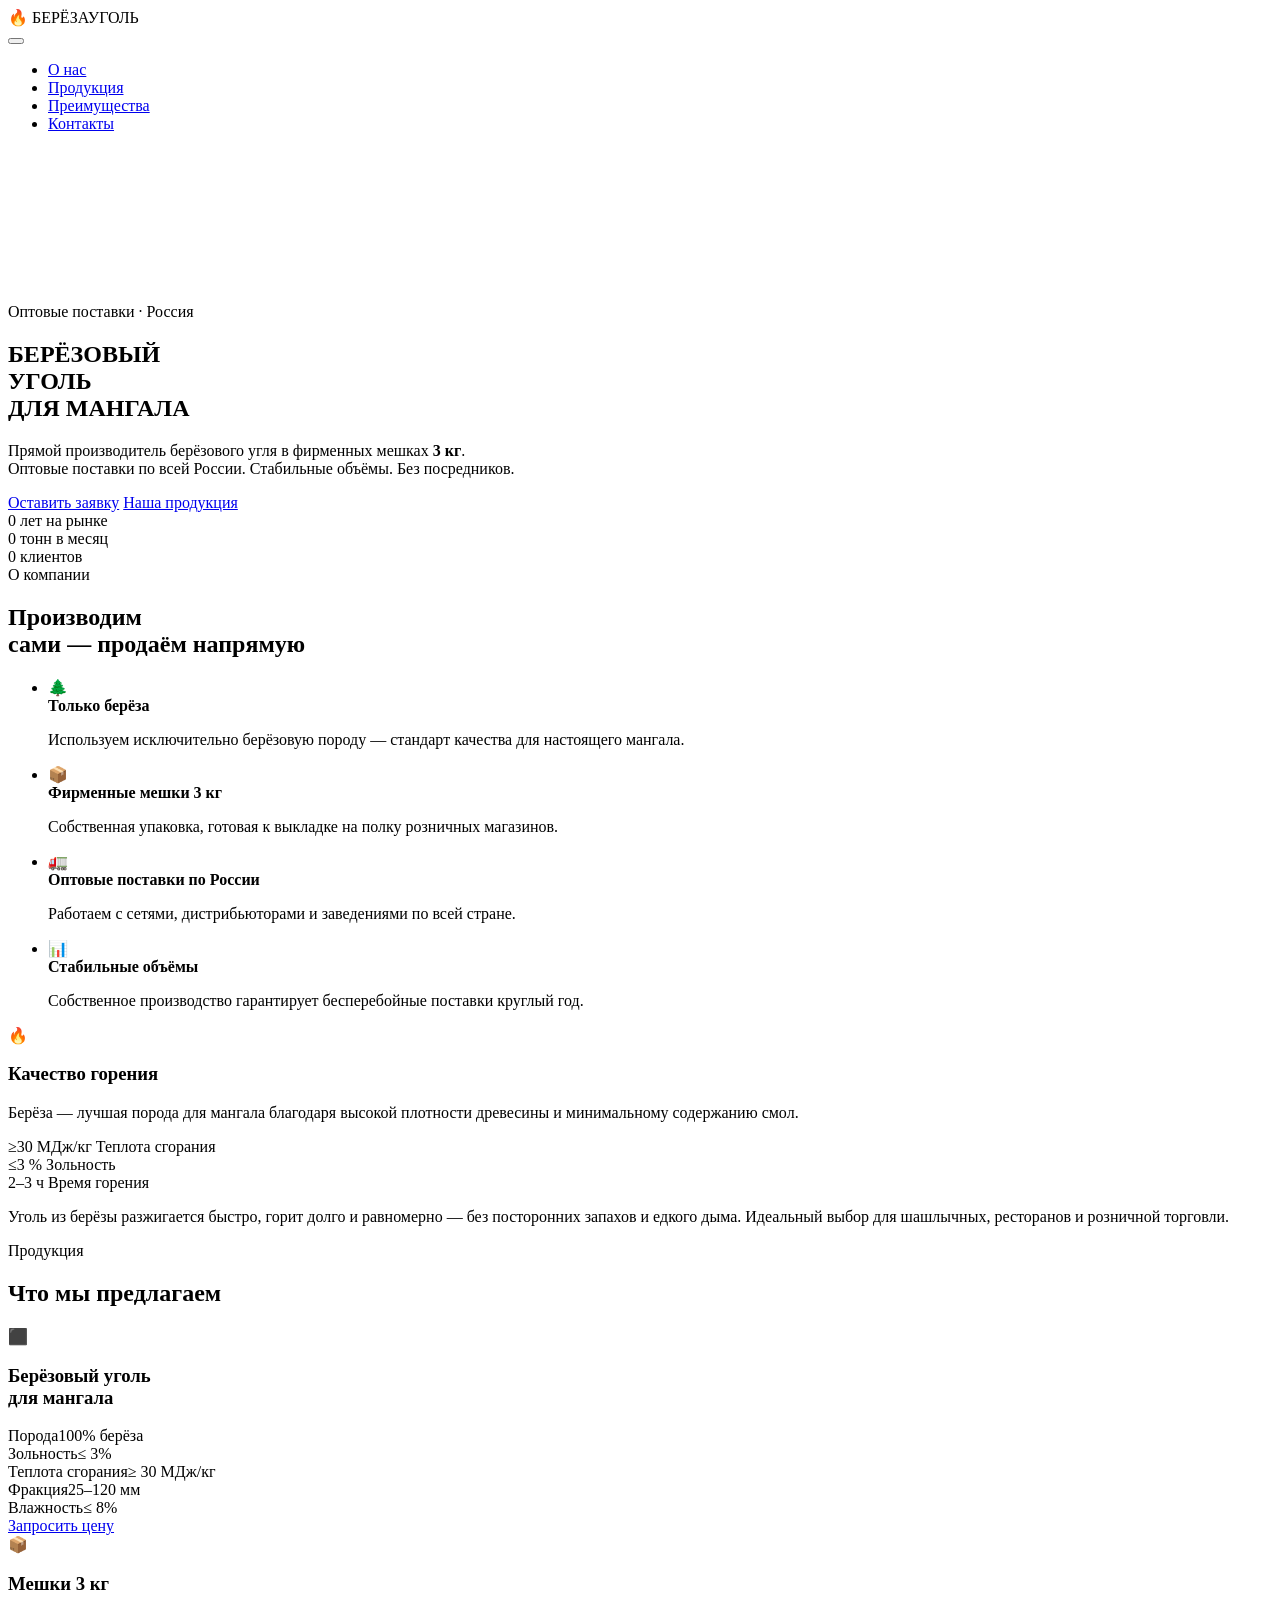
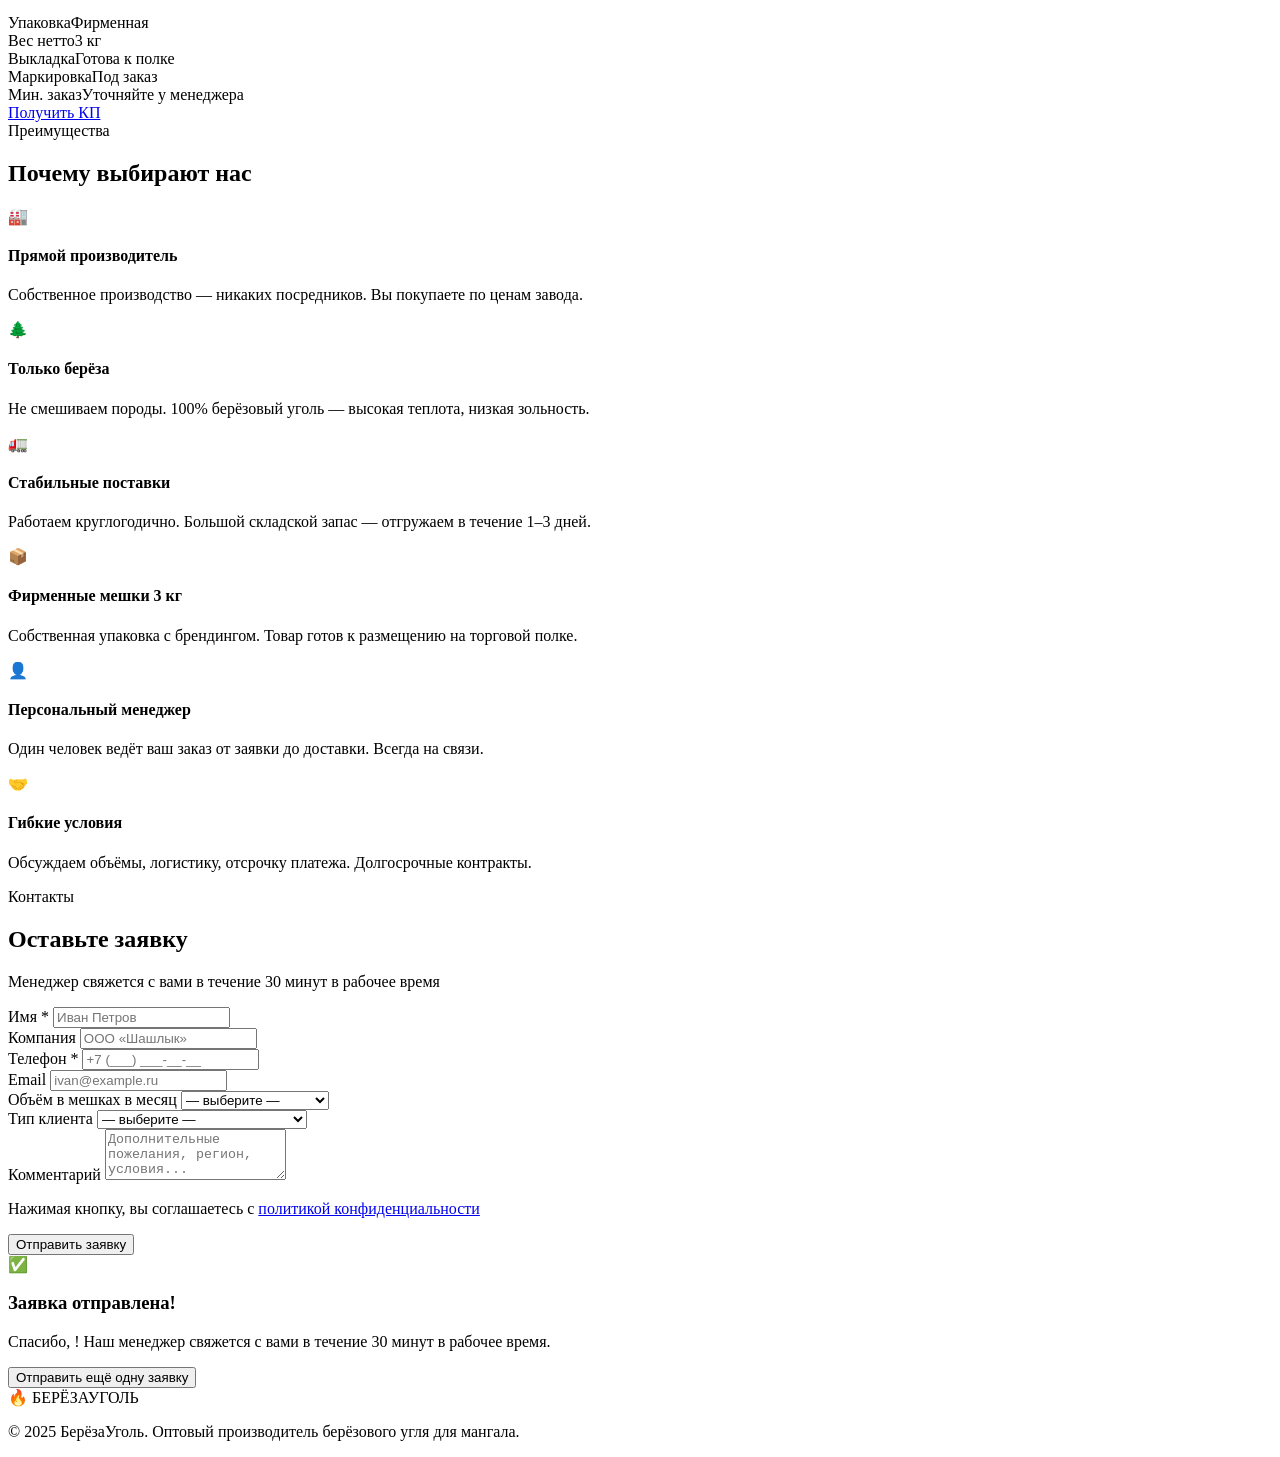
==== index.html @ e2ddeec1 "перенес index.html в корень" ====
<!DOCTYPE html>
<html lang="ru">
<head>
  <meta charset="UTF-8" />
  <meta name="viewport" content="width=device-width, initial-scale=1.0" />
  <title>БерёзаУголь — Оптовый производитель берёзового угля</title>
  <link rel="preconnect" href="https://fonts.googleapis.com" />
  <link rel="preconnect" href="https://fonts.gstatic.com" crossorigin />
  <link href="https://fonts.googleapis.com/css2?family=Bebas+Neue&family=Montserrat:wght@300;400;500;600;700&display=swap" rel="stylesheet" />
  <link rel="stylesheet" href="style.css" />
</head>
<body>

  <!-- NAVIGATION -->
  <nav id="navbar">
    <div class="nav-inner">
      <div class="nav-logo">
        <span class="logo-icon">🔥</span>
        <span class="logo-text">БЕРЁЗА<span class="logo-accent">УГОЛЬ</span></span>
      </div>
      <button class="burger" id="burger" aria-label="Меню">
        <span></span><span></span><span></span>
      </button>
      <ul class="nav-links" id="navLinks">
        <li><a href="#about">О нас</a></li>
        <li><a href="#products">Продукция</a></li>
        <li><a href="#advantages">Преимущества</a></li>
        <li><a href="#contact">Контакты</a></li>
      </ul>
    </div>
  </nav>

  <!-- HERO -->
  <section id="hero">
    <canvas id="sparksCanvas"></canvas>
    <div class="hero-content">
      <div class="hero-tag fade-in-up" style="--delay:0.1s">Оптовые поставки · Россия</div>
      <h1 class="hero-title fade-in-up" style="--delay:0.25s">
        БЕРЁЗОВЫЙ<br/>УГОЛЬ<br/><span class="title-accent">ДЛЯ МАНГАЛА</span>
      </h1>
      <p class="hero-sub fade-in-up" style="--delay:0.45s">
        Прямой производитель берёзового угля в фирменных мешках <strong>3 кг</strong>.<br/>
        Оптовые поставки по всей России. Стабильные объёмы. Без посредников.
      </p>
      <div class="hero-btns fade-in-up" style="--delay:0.6s">
        <a href="#contact" class="btn btn-primary">Оставить заявку</a>
        <a href="#products" class="btn btn-outline">Наша продукция</a>
      </div>
    </div>
    <div class="hero-stats fade-in-up" style="--delay:0.8s">
      <div class="stat">
        <span class="stat-num" data-target="12">0</span>
        <span class="stat-label">лет на рынке</span>
      </div>
      <div class="stat-divider"></div>
      <div class="stat">
        <span class="stat-num" data-target="500">0</span>
        <span class="stat-label">тонн в месяц</span>
      </div>
      <div class="stat-divider"></div>
      <div class="stat">
        <span class="stat-num" data-target="340">0</span>
        <span class="stat-label">клиентов</span>
      </div>
    </div>
    <div class="hero-scroll-hint">
      <span></span>
    </div>
  </section>

  <!-- ABOUT -->
  <section id="about" class="section">
    <div class="container">
      <div class="section-label">О компании</div>
      <div class="about-grid">
        <div class="about-left reveal">
          <h2 class="section-title">Производим<br/><span class="accent">сами</span> — продаём <span class="accent">напрямую</span></h2>
          <ul class="feature-list">
            <li>
              <span class="feat-icon">🌲</span>
              <div>
                <strong>Только берёза</strong>
                <p>Используем исключительно берёзовую породу — стандарт качества для настоящего мангала.</p>
              </div>
            </li>
            <li>
              <span class="feat-icon">📦</span>
              <div>
                <strong>Фирменные мешки 3 кг</strong>
                <p>Собственная упаковка, готовая к выкладке на полку розничных магазинов.</p>
              </div>
            </li>
            <li>
              <span class="feat-icon">🚛</span>
              <div>
                <strong>Оптовые поставки по России</strong>
                <p>Работаем с сетями, дистрибьюторами и заведениями по всей стране.</p>
              </div>
            </li>
            <li>
              <span class="feat-icon">📊</span>
              <div>
                <strong>Стабильные объёмы</strong>
                <p>Собственное производство гарантирует бесперебойные поставки круглый год.</p>
              </div>
            </li>
          </ul>
        </div>
        <div class="about-right reveal" style="--reveal-delay:0.2s">
          <div class="quality-card">
            <div class="quality-card-header">
              <span class="quality-icon">🔥</span>
              <h3>Качество горения</h3>
            </div>
            <p>Берёза — лучшая порода для мангала благодаря высокой плотности древесины и минимальному содержанию смол.</p>
            <div class="quality-metrics">
              <div class="metric">
                <span class="metric-val">≥30</span>
                <span class="metric-unit">МДж/кг</span>
                <span class="metric-label">Теплота сгорания</span>
              </div>
              <div class="metric">
                <span class="metric-val">≤3</span>
                <span class="metric-unit">%</span>
                <span class="metric-label">Зольность</span>
              </div>
              <div class="metric">
                <span class="metric-val">2–3</span>
                <span class="metric-unit">ч</span>
                <span class="metric-label">Время горения</span>
              </div>
            </div>
            <p class="quality-desc">Уголь из берёзы разжигается быстро, горит долго и равномерно — без посторонних запахов и едкого дыма. Идеальный выбор для шашлычных, ресторанов и розничной торговли.</p>
            <div class="quality-glow"></div>
          </div>
        </div>
      </div>
    </div>
  </section>

  <!-- PRODUCTS -->
  <section id="products" class="section section-dark">
    <div class="container">
      <div class="section-label">Продукция</div>
      <h2 class="section-title text-center reveal">Что мы <span class="accent">предлагаем</span></h2>
      <div class="products-grid">
        <div class="product-card reveal">
          <div class="product-icon">⬛</div>
          <h3>Берёзовый уголь<br/>для мангала</h3>
          <div class="product-specs">
            <div class="spec-row"><span class="spec-key">Порода</span><span class="spec-val">100% берёза</span></div>
            <div class="spec-row"><span class="spec-key">Зольность</span><span class="spec-val">≤ 3%</span></div>
            <div class="spec-row"><span class="spec-key">Теплота сгорания</span><span class="spec-val">≥ 30 МДж/кг</span></div>
            <div class="spec-row"><span class="spec-key">Фракция</span><span class="spec-val">25–120 мм</span></div>
            <div class="spec-row"><span class="spec-key">Влажность</span><span class="spec-val">≤ 8%</span></div>
          </div>
          <a href="#contact" class="btn btn-primary">Запросить цену</a>
          <div class="card-line"></div>
        </div>
        <div class="product-card reveal" style="--reveal-delay:0.15s">
          <div class="product-icon">📦</div>
          <h3>Мешки 3 кг</h3>
          <div class="product-specs">
            <div class="spec-row"><span class="spec-key">Упаковка</span><span class="spec-val">Фирменная</span></div>
            <div class="spec-row"><span class="spec-key">Вес нетто</span><span class="spec-val">3 кг</span></div>
            <div class="spec-row"><span class="spec-key">Выкладка</span><span class="spec-val">Готова к полке</span></div>
            <div class="spec-row"><span class="spec-key">Маркировка</span><span class="spec-val">Под заказ</span></div>
            <div class="spec-row"><span class="spec-key">Мин. заказ</span><span class="spec-val">Уточняйте у менеджера</span></div>
          </div>
          <a href="#contact" class="btn btn-primary">Получить КП</a>
          <div class="card-line"></div>
        </div>
      </div>
    </div>
  </section>

  <!-- ADVANTAGES -->
  <section id="advantages" class="section">
    <div class="container">
      <div class="section-label">Преимущества</div>
      <h2 class="section-title text-center reveal">Почему выбирают <span class="accent">нас</span></h2>
      <div class="adv-grid">
        <div class="adv-card reveal">
          <div class="adv-icon">🏭</div>
          <h4>Прямой производитель</h4>
          <p>Собственное производство — никаких посредников. Вы покупаете по ценам завода.</p>
        </div>
        <div class="adv-card reveal" style="--reveal-delay:0.1s">
          <div class="adv-icon">🌲</div>
          <h4>Только берёза</h4>
          <p>Не смешиваем породы. 100% берёзовый уголь — высокая теплота, низкая зольность.</p>
        </div>
        <div class="adv-card reveal" style="--reveal-delay:0.2s">
          <div class="adv-icon">🚛</div>
          <h4>Стабильные поставки</h4>
          <p>Работаем круглогодично. Большой складской запас — отгружаем в течение 1–3 дней.</p>
        </div>
        <div class="adv-card reveal" style="--reveal-delay:0.05s">
          <div class="adv-icon">📦</div>
          <h4>Фирменные мешки 3 кг</h4>
          <p>Собственная упаковка с брендингом. Товар готов к размещению на торговой полке.</p>
        </div>
        <div class="adv-card reveal" style="--reveal-delay:0.15s">
          <div class="adv-icon">👤</div>
          <h4>Персональный менеджер</h4>
          <p>Один человек ведёт ваш заказ от заявки до доставки. Всегда на связи.</p>
        </div>
        <div class="adv-card reveal" style="--reveal-delay:0.25s">
          <div class="adv-icon">🤝</div>
          <h4>Гибкие условия</h4>
          <p>Обсуждаем объёмы, логистику, отсрочку платежа. Долгосрочные контракты.</p>
        </div>
      </div>
    </div>
  </section>

  <!-- CONTACT FORM -->
  <section id="contact" class="section section-dark">
    <div class="container">
      <div class="section-label">Контакты</div>
      <h2 class="section-title text-center reveal">Оставьте <span class="accent">заявку</span></h2>
      <p class="form-intro text-center reveal">Менеджер свяжется с вами в течение 30 минут в рабочее время</p>

      <div class="form-wrap reveal">
        <form id="orderForm" novalidate>
          <div class="form-row">
            <div class="form-group">
              <label for="fname">Имя <span class="req">*</span></label>
              <input type="text" id="fname" name="fname" placeholder="Иван Петров" autocomplete="name" />
              <span class="err-msg" id="err-fname"></span>
            </div>
            <div class="form-group">
              <label for="company">Компания</label>
              <input type="text" id="company" name="company" placeholder="ООО «Шашлык»" autocomplete="organization" />
            </div>
          </div>
          <div class="form-row">
            <div class="form-group">
              <label for="phone">Телефон <span class="req">*</span></label>
              <input type="tel" id="phone" name="phone" placeholder="+7 (___) ___-__-__" autocomplete="tel" />
              <span class="err-msg" id="err-phone"></span>
            </div>
            <div class="form-group">
              <label for="email">Email</label>
              <input type="email" id="email" name="email" placeholder="ivan@example.ru" autocomplete="email" />
              <span class="err-msg" id="err-email"></span>
            </div>
          </div>
          <div class="form-row">
            <div class="form-group">
              <label for="volume">Объём в мешках в месяц</label>
              <select id="volume" name="volume">
                <option value="">— выберите —</option>
                <option value="до 500">до 500 мешков</option>
                <option value="500–2000">500–2 000 мешков</option>
                <option value="2000–5000">2 000–5 000 мешков</option>
                <option value="более 5000">более 5 000 мешков</option>
              </select>
            </div>
            <div class="form-group">
              <label for="client-type">Тип клиента</label>
              <select id="client-type" name="client_type">
                <option value="">— выберите —</option>
                <option value="Магазин/сеть">Магазин / сеть</option>
                <option value="Шашлычная/кафе/ресторан">Шашлычная / кафе / ресторан</option>
                <option value="Дистрибьютор">Дистрибьютор</option>
                <option value="Другое">Другое</option>
              </select>
            </div>
          </div>
          <div class="form-group full">
            <label for="comment">Комментарий</label>
            <textarea id="comment" name="comment" rows="3" placeholder="Дополнительные пожелания, регион, условия..."></textarea>
          </div>
          <div class="form-api-error" id="formApiError"></div>
          <div class="form-footer">
            <p class="form-note">Нажимая кнопку, вы соглашаетесь с <a href="#">политикой конфиденциальности</a></p>
            <button type="submit" id="submitBtn" class="btn btn-primary btn-large">Отправить заявку</button>
          </div>
        </form>

        <div class="form-success" id="formSuccess">
          <div class="success-icon">✅</div>
          <h3>Заявка отправлена!</h3>
          <p>Спасибо, <span id="successName"></span>! Наш менеджер свяжется с вами в течение 30 минут в рабочее время.</p>
          <button class="btn btn-outline" id="resetForm">Отправить ещё одну заявку</button>
        </div>
      </div>
    </div>
  </section>

  <!-- FOOTER -->
  <footer id="footer">
    <div class="container footer-inner">
      <div class="nav-logo">
        <span class="logo-icon">🔥</span>
        <span class="logo-text">БЕРЁЗА<span class="logo-accent">УГОЛЬ</span></span>
      </div>
      <p class="footer-copy">© 2025 БерёзаУголь. Оптовый производитель берёзового угля для мангала.</p>
    </div>
  </footer>

  <script src="script.js"></script>
</body>
</html>
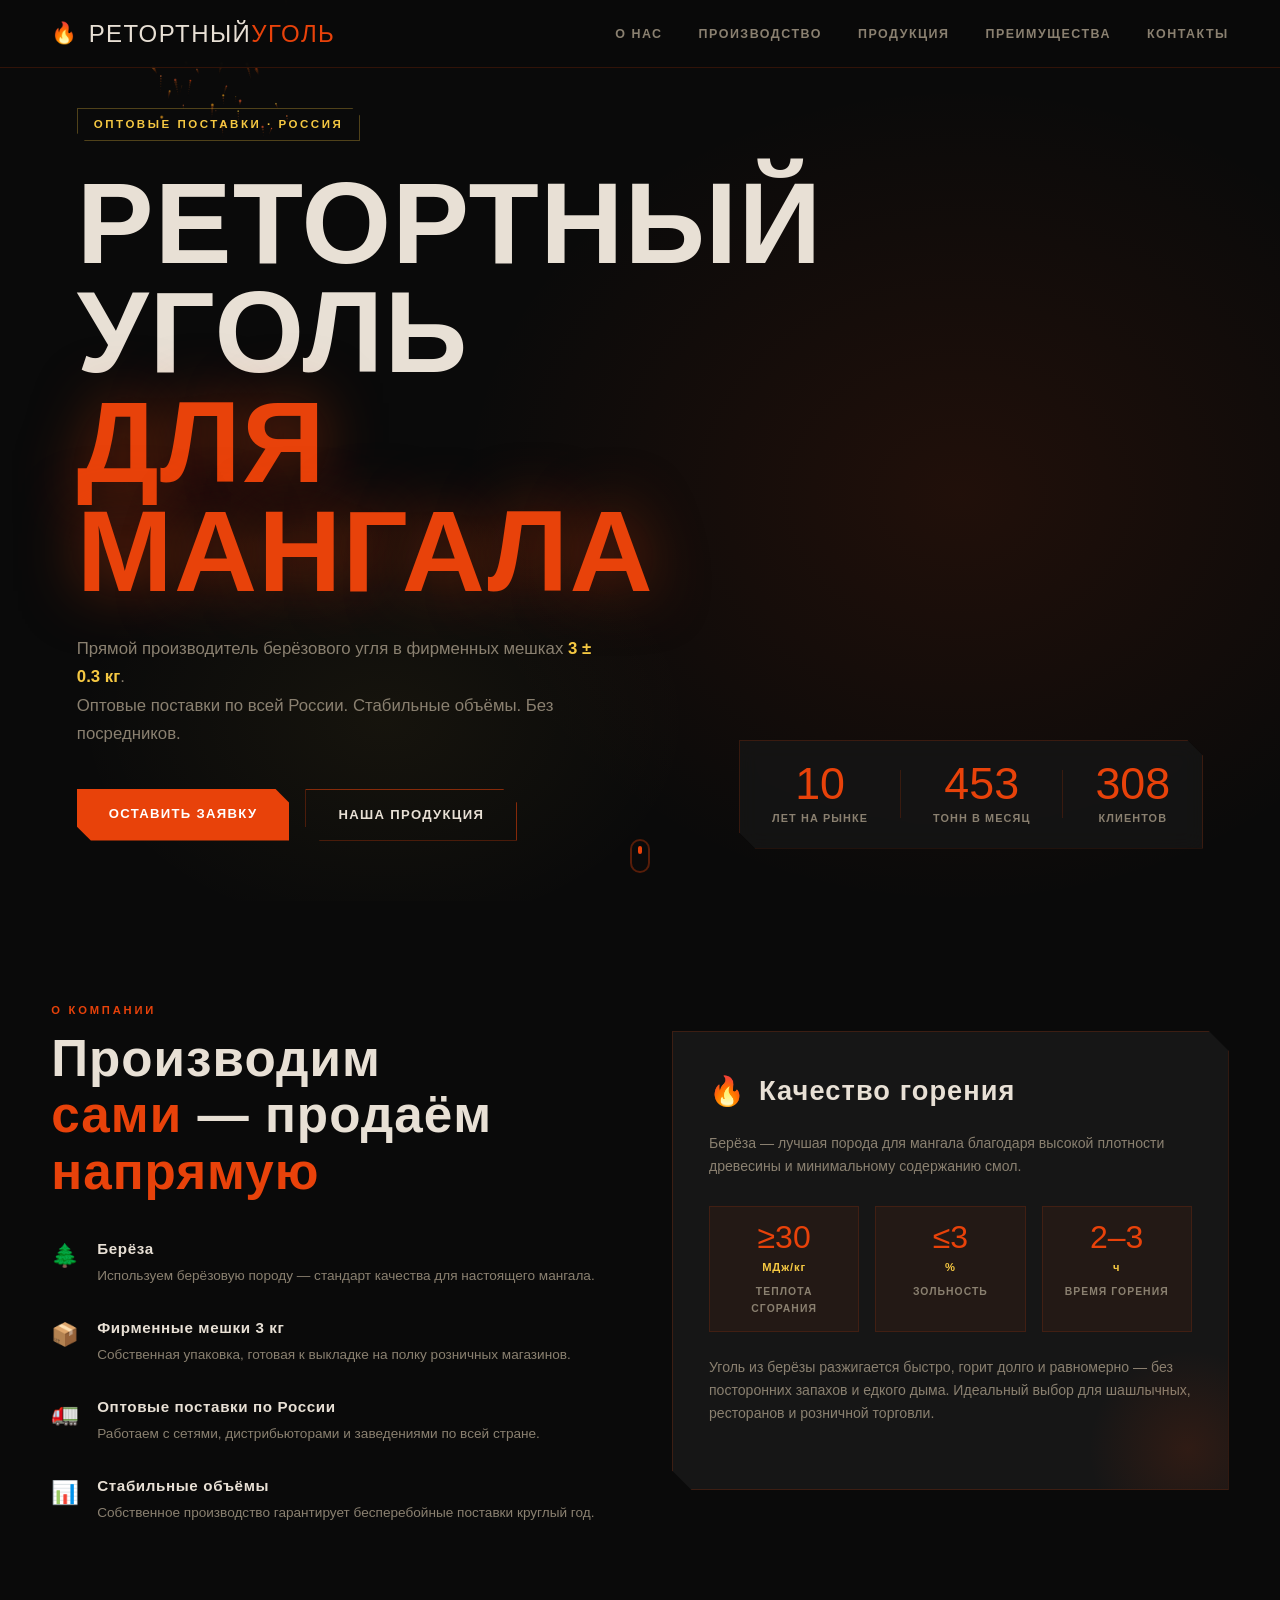
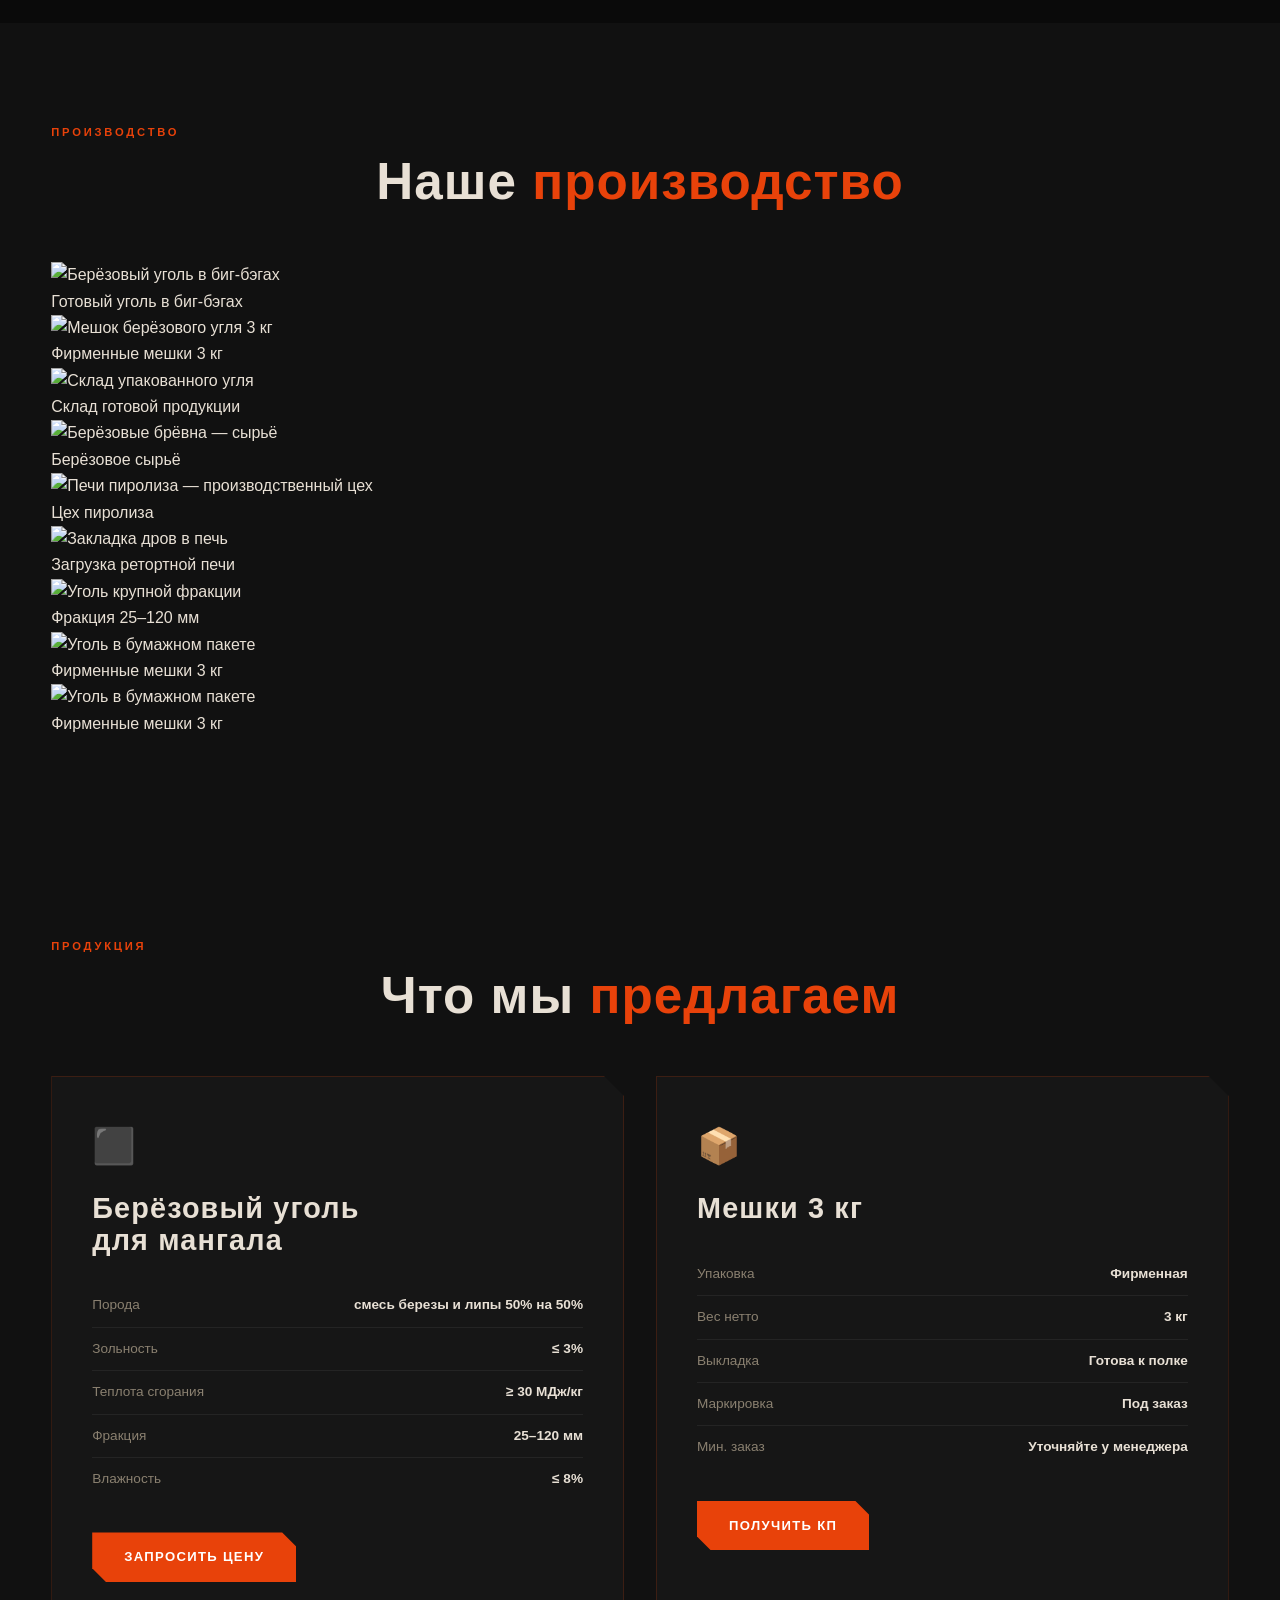
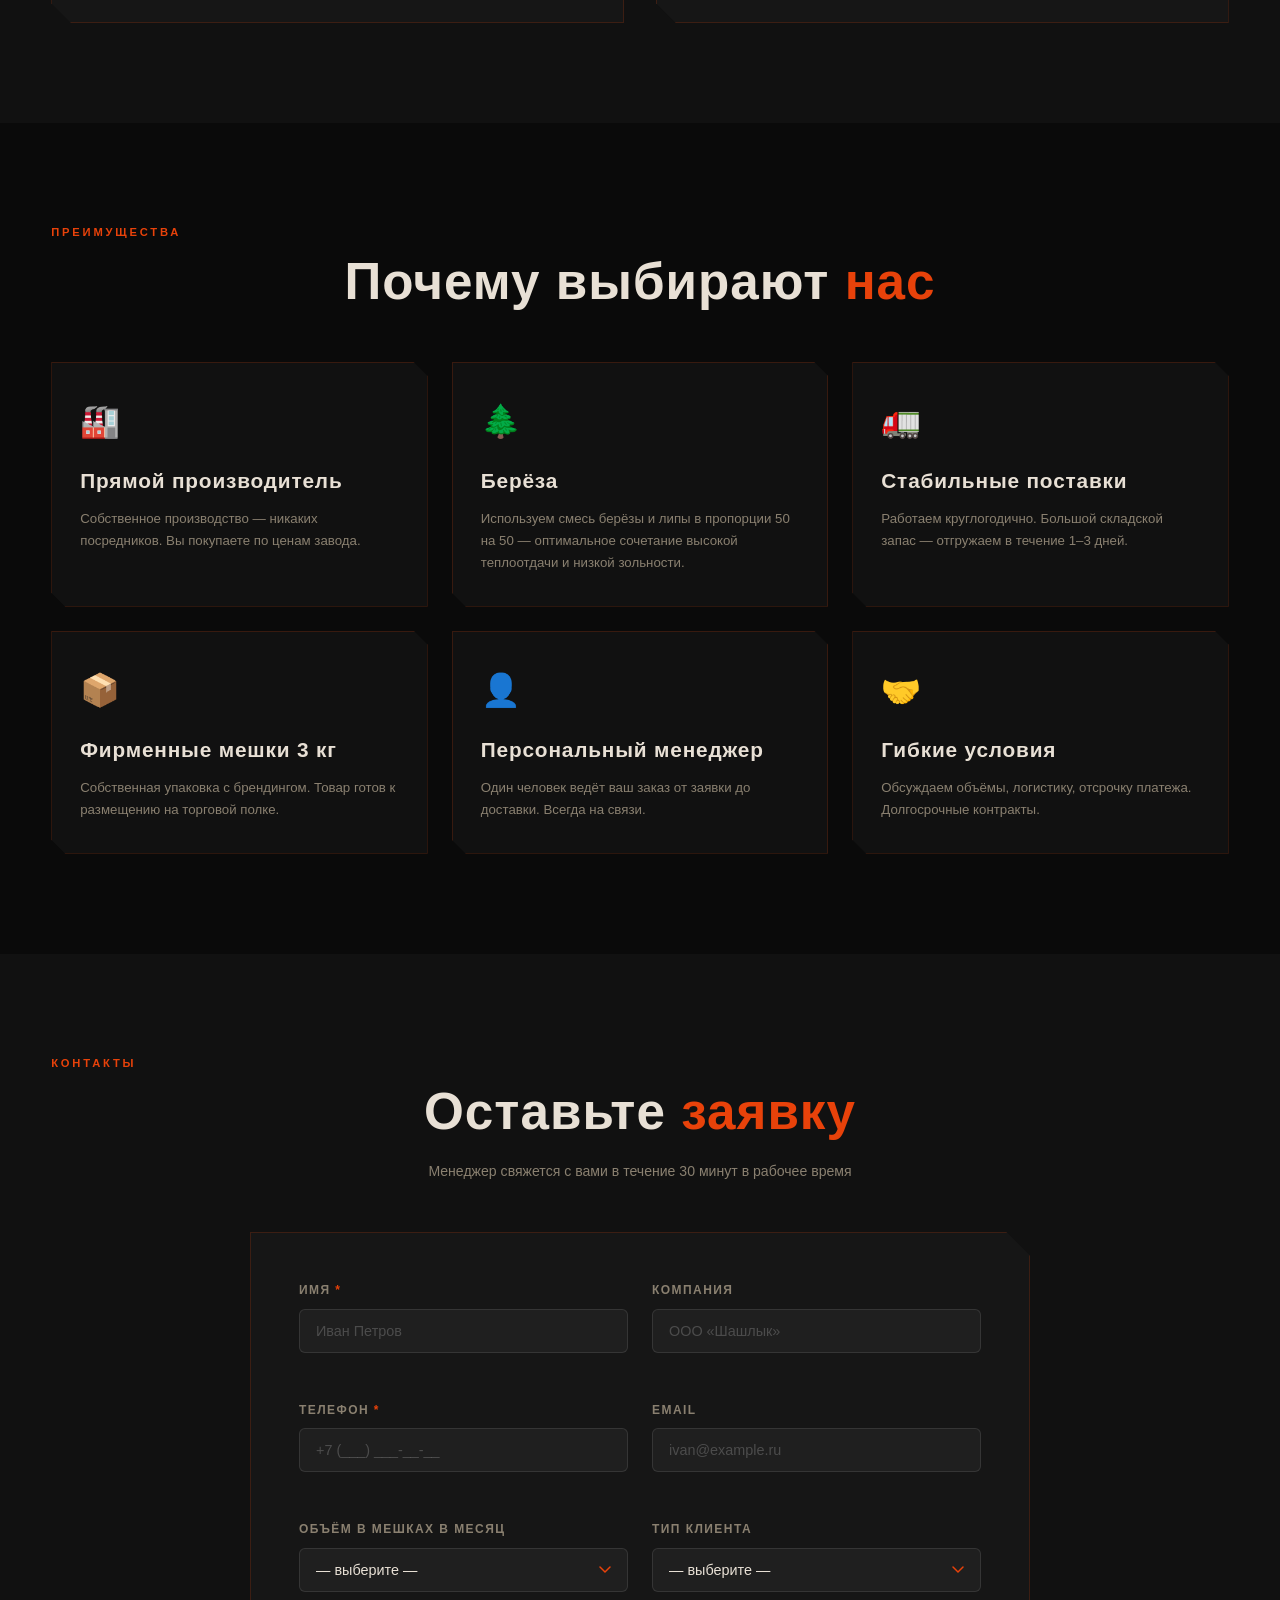
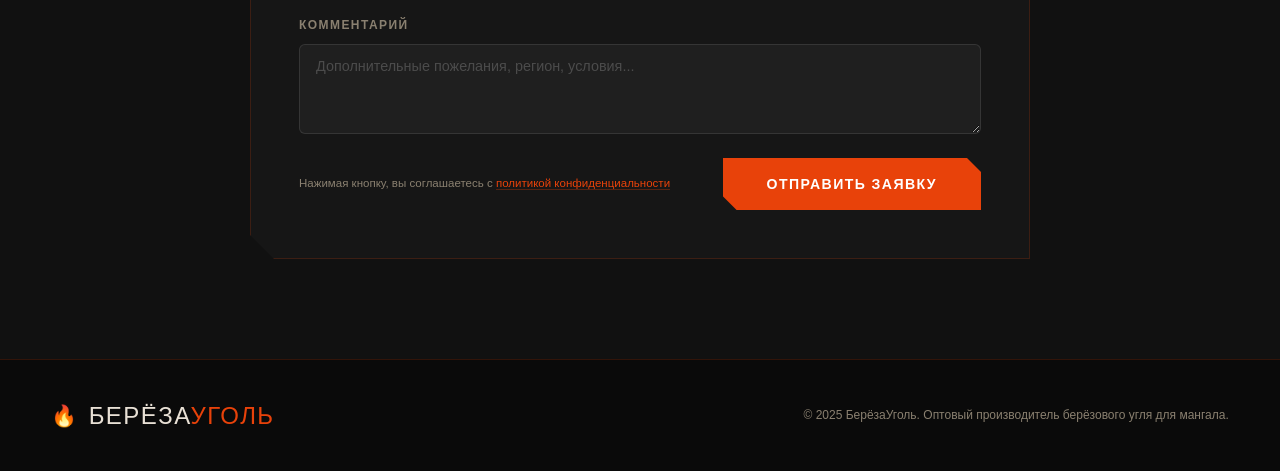
==== commit 79a49159: "Update index.html" ====
--- a/index.html
+++ b/index.html
@@ -3,7 +3,20 @@
 <head>
   <meta charset="UTF-8" />
   <meta name="viewport" content="width=device-width, initial-scale=1.0" />
-  <title>БерёзаУголь — Оптовый производитель берёзового угля</title>
+
+  <!-- SEO -->
+  <title>Берёзовый уголь для мангала оптом — прямой производитель</title>
+  <meta name="description" content="Берёзовый уголь для мангала оптом в фирменных мешках 3 кг. Прямой производитель. Стабильные поставки по всей России. Оставьте заявку — ответим за 30 минут.">
+  <meta name="keywords" content="берёзовый уголь оптом, уголь для мангала оптом, древесный уголь оптом, купить уголь оптом, береза уголь, уголь мешки 3 кг, уголь для шашлыка оптом, древесный уголь производитель">
+  <meta name="robots" content="index, follow">
+  <link rel="canonical" href="https://marat-52.github.io/ugol-site/">
+
+  <!-- Open Graph (соцсети и мессенджеры) -->
+  <meta property="og:type" content="website">
+  <meta property="og:url" content="https://marat-52.github.io/ugol-site/">
+  <meta property="og:title" content="Берёзовый уголь для мангала оптом — прямой производитель">
+  <meta property="og:description" content="Берёзовый уголь в мешках 3 кг. Прямой производитель. Поставки по всей России.">
+
   <link rel="preconnect" href="https://fonts.googleapis.com" />
   <link rel="preconnect" href="https://fonts.gstatic.com" crossorigin />
   <link href="https://fonts.googleapis.com/css2?family=Bebas+Neue&family=Montserrat:wght@300;400;500;600;700&display=swap" rel="stylesheet" />
@@ -16,13 +29,14 @@
     <div class="nav-inner">
       <div class="nav-logo">
         <span class="logo-icon">🔥</span>
-        <span class="logo-text">БЕРЁЗА<span class="logo-accent">УГОЛЬ</span></span>
+        <span class="logo-text">РЕТОРТНЫЙ<span class="logo-accent">УГОЛЬ</span></span>
       </div>
       <button class="burger" id="burger" aria-label="Меню">
         <span></span><span></span><span></span>
       </button>
       <ul class="nav-links" id="navLinks">
         <li><a href="#about">О нас</a></li>
+        <li><a href="#gallery">Производство</a></li>
         <li><a href="#products">Продукция</a></li>
         <li><a href="#advantages">Преимущества</a></li>
         <li><a href="#contact">Контакты</a></li>
@@ -36,10 +50,10 @@
     <div class="hero-content">
       <div class="hero-tag fade-in-up" style="--delay:0.1s">Оптовые поставки · Россия</div>
       <h1 class="hero-title fade-in-up" style="--delay:0.25s">
-        БЕРЁЗОВЫЙ<br/>УГОЛЬ<br/><span class="title-accent">ДЛЯ МАНГАЛА</span>
+        РЕТОРТНЫЙ<br/>УГОЛЬ<br/><span class="title-accent">ДЛЯ МАНГАЛА</span>
       </h1>
       <p class="hero-sub fade-in-up" style="--delay:0.45s">
-        Прямой производитель берёзового угля в фирменных мешках <strong>3 кг</strong>.<br/>
+        Прямой производитель берёзового угля в фирменных мешках <strong>3 ± 0.3 кг</strong>.<br/>
         Оптовые поставки по всей России. Стабильные объёмы. Без посредников.
       </p>
       <div class="hero-btns fade-in-up" style="--delay:0.6s">
@@ -79,8 +93,8 @@
             <li>
               <span class="feat-icon">🌲</span>
               <div>
-                <strong>Только берёза</strong>
-                <p>Используем исключительно берёзовую породу — стандарт качества для настоящего мангала.</p>
+                <strong>Берёза</strong>
+                <p>Используем берёзовую породу — стандарт качества для настоящего мангала.</p>
               </div>
             </li>
             <li>
@@ -133,6 +147,52 @@
             <p class="quality-desc">Уголь из берёзы разжигается быстро, горит долго и равномерно — без посторонних запахов и едкого дыма. Идеальный выбор для шашлычных, ресторанов и розничной торговли.</p>
             <div class="quality-glow"></div>
           </div>
+        </div>
+      </div>
+    </div>
+  </section>
+
+  <!-- GALLERY -->
+  <section id="gallery" class="section section-dark">
+    <div class="container">
+      <div class="section-label">Производство</div>
+      <h2 class="section-title text-center reveal">Наше <span class="accent">производство</span></h2>
+      <div class="gallery-grid">
+        <div class="gallery-item gallery-item--wide reveal" data-caption="Готовый берёзовый уголь — партия к отгрузке">
+          <img src="photo3.jpg" alt="Берёзовый уголь в биг-бэгах" loading="lazy" />
+          <div class="gallery-overlay"><span>Готовый уголь в биг-бэгах</span></div>
+        </div>
+        <div class="gallery-item reveal" style="--reveal-delay:0.1s" data-caption="Уголь в фирменной упаковке 3 кг">
+          <img src="photo8.jpg" alt="Мешок берёзового угля 3 кг" loading="lazy" />
+          <div class="gallery-overlay"><span>Фирменные мешки 3 кг</span></div>
+        </div>
+        <div class="gallery-item reveal" style="--reveal-delay:0.15s" data-caption="Склад готовой продукции">
+          <img src="photo5.jpg" alt="Склад упакованного угля" loading="lazy" />
+          <div class="gallery-overlay"><span>Склад готовой продукции</span></div>
+        </div>
+        <div class="gallery-item reveal" style="--reveal-delay:0.2s" data-caption="Берёзовое сырьё на производстве">
+          <img src="photo7.jpg" alt="Берёзовые брёвна — сырьё" loading="lazy" />
+          <div class="gallery-overlay"><span>Берёзовое сырьё</span></div>
+        </div>
+        <div class="gallery-item reveal" style="--reveal-delay:0.05s" data-caption="Печь пиролиза в работе">
+          <img src="photo6.jpg" alt="Печи пиролиза — производственный цех" loading="lazy" />
+          <div class="gallery-overlay"><span>Цех пиролиза</span></div>
+        </div>
+        <div class="gallery-item reveal" style="--reveal-delay:0.25s" data-caption="Закладка дров в ретортную печь">
+          <img src="photo4.jpg" alt="Закладка дров в печь" loading="lazy" />
+          <div class="gallery-overlay"><span>Загрузка ретортной печи</span></div>
+        </div>
+        <div class="gallery-item reveal" style="--reveal-delay:0.1s" data-caption="Уголь крупной фракции">
+          <img src="photo2.jpg" alt="Уголь крупной фракции" loading="lazy" />
+          <div class="gallery-overlay"><span>Фракция 25–120 мм</span></div>
+        </div>
+        <div class="gallery-item reveal" style="--reveal-delay:0.15s" data-caption="Уголь в крафтовом пакете">
+          <img src="photo1.jpg" alt="Уголь в бумажном пакете" loading="lazy" />
+          <div class="gallery-overlay"><span>Фирменные мешки 3 кг</span></div>
+        </div>
+        <div class="gallery-item reveal" style="--reveal-delay:0.2s" data-caption="Подпись к фото">
+          <img src="photo9.jpg" alt="Уголь в бумажном пакете" loading="lazy" />
+          <div class="gallery-overlay"><span>Фирменные мешки 3 кг</span></div>
         </div>
       </div>
     </div>
@@ -148,7 +208,7 @@
           <div class="product-icon">⬛</div>
           <h3>Берёзовый уголь<br/>для мангала</h3>
           <div class="product-specs">
-            <div class="spec-row"><span class="spec-key">Порода</span><span class="spec-val">100% берёза</span></div>
+            <div class="spec-row"><span class="spec-key">Порода</span><span class="spec-val">смесь березы и липы 50% на 50%</span></div>
             <div class="spec-row"><span class="spec-key">Зольность</span><span class="spec-val">≤ 3%</span></div>
             <div class="spec-row"><span class="spec-key">Теплота сгорания</span><span class="spec-val">≥ 30 МДж/кг</span></div>
             <div class="spec-row"><span class="spec-key">Фракция</span><span class="spec-val">25–120 мм</span></div>
@@ -187,8 +247,8 @@
         </div>
         <div class="adv-card reveal" style="--reveal-delay:0.1s">
           <div class="adv-icon">🌲</div>
-          <h4>Только берёза</h4>
-          <p>Не смешиваем породы. 100% берёзовый уголь — высокая теплота, низкая зольность.</p>
+          <h4>Берёза</h4>
+          <p>Используем смесь берёзы и липы в пропорции 50 на 50 — оптимальное сочетание высокой теплоотдачи и низкой зольности.</p>
         </div>
         <div class="adv-card reveal" style="--reveal-delay:0.2s">
           <div class="adv-icon">🚛</div>
@@ -251,10 +311,10 @@
               <label for="volume">Объём в мешках в месяц</label>
               <select id="volume" name="volume">
                 <option value="">— выберите —</option>
-                <option value="до 500">до 500 мешков</option>
-                <option value="500–2000">500–2 000 мешков</option>
-                <option value="2000–5000">2 000–5 000 мешков</option>
-                <option value="более 5000">более 5 000 мешков</option>
+                <option value="700">700 мешков</option>
+                <option value="700–1400">700–1 400 мешков</option>
+                <option value="1400–2100">1 400–2 100 мешков</option>
+                <option value="более 2100">более 2 100 мешков</option>
               </select>
             </div>
             <div class="form-group">
--- a/style.css
+++ b/style.css
@@ -0,0 +1,967 @@
+/* ============================================================
+   BIRCH COAL — STYLESHEET v2
+   ============================================================ */
+
+/* ---------- RESET & BASE ---------- */
+*, *::before, *::after { box-sizing: border-box; margin: 0; padding: 0; }
+
+:root {
+  --bg:         #0a0a0a;
+  --bg2:        #111111;
+  --bg3:        #161616;
+  --fire:       #e8420a;
+  --amber:      #f5c842;
+  --fire-dark:  #b02f04;
+  --text:       #e8e0d5;
+  --text-muted: #8a8070;
+  --border:     rgba(232, 66, 10, 0.18);
+  --glow:       rgba(232, 66, 10, 0.35);
+  --nav-h:      68px;
+  --radius:     6px;
+  --font-head:  'Bebas Neue', sans-serif;
+  --font-body:  'Montserrat', sans-serif;
+}
+
+html { scroll-behavior: smooth; font-size: 16px; }
+
+body {
+  background: var(--bg);
+  color: var(--text);
+  font-family: var(--font-body);
+  line-height: 1.65;
+  overflow-x: hidden;
+}
+
+a { color: inherit; text-decoration: none; }
+ul { list-style: none; }
+img { display: block; max-width: 100%; }
+
+/* ---------- UTILITY ---------- */
+.container {
+  width: min(1180px, 92vw);
+  margin-inline: auto;
+}
+
+.text-center { text-align: center; }
+.accent { color: var(--fire); }
+
+.section {
+  padding: 100px 0;
+}
+
+.section-dark {
+  background: var(--bg2);
+}
+
+.section-label {
+  font-family: var(--font-body);
+  font-size: 0.7rem;
+  font-weight: 600;
+  letter-spacing: 0.25em;
+  text-transform: uppercase;
+  color: var(--fire);
+  margin-bottom: 12px;
+}
+
+.section-title {
+  font-family: var(--font-head);
+  font-size: clamp(2.2rem, 4vw, 3.6rem);
+  line-height: 1.1;
+  margin-bottom: 52px;
+  letter-spacing: 0.02em;
+}
+
+/* ---------- BUTTONS ---------- */
+.btn {
+  display: inline-block;
+  font-family: var(--font-body);
+  font-size: 0.82rem;
+  font-weight: 700;
+  letter-spacing: 0.1em;
+  text-transform: uppercase;
+  padding: 14px 32px;
+  cursor: pointer;
+  border: none;
+  transition: all 0.25s ease;
+  clip-path: polygon(0 0, calc(100% - 14px) 0, 100% 14px, 100% 100%, 14px 100%, 0 calc(100% - 14px));
+  position: relative;
+  text-align: center;
+}
+
+.btn-primary {
+  background: var(--fire);
+  color: #fff;
+}
+
+.btn-primary:hover {
+  background: #ff5520;
+  transform: translateY(-2px);
+  box-shadow: 0 8px 28px rgba(232, 66, 10, 0.45);
+}
+
+.btn-outline {
+  background: transparent;
+  color: var(--text);
+  border: 1.5px solid rgba(232, 66, 10, 0.55);
+}
+
+.btn-outline:hover {
+  border-color: var(--fire);
+  color: var(--fire);
+  transform: translateY(-2px);
+}
+
+.btn-large {
+  padding: 18px 44px;
+  font-size: 0.88rem;
+}
+
+/* ---------- NAVIGATION ---------- */
+#navbar {
+  position: fixed;
+  top: 0;
+  left: 0;
+  right: 0;
+  z-index: 100;
+  height: var(--nav-h);
+  background: rgba(10, 10, 10, 0.92);
+  backdrop-filter: blur(12px);
+  border-bottom: 1px solid var(--border);
+  transition: background 0.3s;
+}
+
+#navbar.scrolled {
+  background: rgba(10, 10, 10, 0.98);
+  box-shadow: 0 4px 32px rgba(0,0,0,0.5);
+}
+
+.nav-inner {
+  display: flex;
+  align-items: center;
+  justify-content: space-between;
+  height: 100%;
+  width: min(1180px, 92vw);
+  margin-inline: auto;
+}
+
+.nav-logo {
+  display: flex;
+  align-items: center;
+  gap: 10px;
+  font-family: var(--font-head);
+  font-size: 1.5rem;
+  letter-spacing: 0.06em;
+}
+
+.logo-icon { font-size: 1.3rem; }
+.logo-accent { color: var(--fire); }
+
+.nav-links {
+  display: flex;
+  gap: 36px;
+  align-items: center;
+}
+
+.nav-links a {
+  font-size: 0.78rem;
+  font-weight: 600;
+  letter-spacing: 0.12em;
+  text-transform: uppercase;
+  color: var(--text-muted);
+  transition: color 0.2s;
+  position: relative;
+}
+
+.nav-links a::after {
+  content: '';
+  position: absolute;
+  bottom: -4px;
+  left: 0;
+  width: 0;
+  height: 2px;
+  background: var(--fire);
+  transition: width 0.25s;
+}
+
+.nav-links a:hover { color: var(--text); }
+.nav-links a:hover::after { width: 100%; }
+
+.burger {
+  display: none;
+  flex-direction: column;
+  gap: 5px;
+  background: none;
+  border: none;
+  cursor: pointer;
+  padding: 8px;
+  z-index: 110;
+}
+
+.burger span {
+  display: block;
+  width: 24px;
+  height: 2px;
+  background: var(--text);
+  border-radius: 2px;
+  transition: all 0.3s;
+  transform-origin: center;
+}
+
+.burger.active span:nth-child(1) { transform: translateY(7px) rotate(45deg); }
+.burger.active span:nth-child(2) { opacity: 0; transform: scaleX(0); }
+.burger.active span:nth-child(3) { transform: translateY(-7px) rotate(-45deg); }
+
+/* ---------- HERO ---------- */
+#hero {
+  position: relative;
+  min-height: 100vh;
+  display: flex;
+  flex-direction: column;
+  justify-content: center;
+  padding: calc(var(--nav-h) + 40px) 6vw 60px;
+  overflow: hidden;
+}
+
+#hero::before {
+  content: '';
+  position: absolute;
+  inset: 0;
+  background:
+    radial-gradient(ellipse 60% 70% at 75% 55%, rgba(232,66,10,0.1) 0%, transparent 65%),
+    radial-gradient(ellipse 40% 40% at 30% 80%, rgba(245,200,66,0.05) 0%, transparent 60%);
+  pointer-events: none;
+}
+
+#sparksCanvas {
+  position: absolute;
+  inset: 0;
+  pointer-events: none;
+}
+
+.hero-content {
+  position: relative;
+  z-index: 2;
+  max-width: 760px;
+}
+
+.hero-tag {
+  display: inline-block;
+  font-size: 0.72rem;
+  font-weight: 700;
+  letter-spacing: 0.22em;
+  text-transform: uppercase;
+  color: var(--amber);
+  border: 1px solid rgba(245, 200, 66, 0.3);
+  padding: 6px 16px;
+  margin-bottom: 28px;
+  clip-path: polygon(0 0, calc(100% - 8px) 0, 100% 8px, 100% 100%, 8px 100%, 0 calc(100% - 8px));
+}
+
+.hero-title {
+  font-family: var(--font-head);
+  font-size: clamp(3.6rem, 9vw, 8rem);
+  line-height: 0.95;
+  letter-spacing: 0.01em;
+  margin-bottom: 28px;
+}
+
+.title-accent {
+  color: var(--fire);
+  text-shadow: 0 0 60px rgba(232, 66, 10, 0.5);
+}
+
+.hero-sub {
+  font-size: 1.05rem;
+  font-weight: 400;
+  color: var(--text-muted);
+  max-width: 520px;
+  margin-bottom: 40px;
+  line-height: 1.7;
+}
+
+.hero-sub strong { color: var(--amber); font-weight: 600; }
+
+.hero-btns {
+  display: flex;
+  gap: 16px;
+  flex-wrap: wrap;
+}
+
+.hero-stats {
+  position: absolute;
+  bottom: 52px;
+  right: 6vw;
+  z-index: 2;
+  display: flex;
+  align-items: center;
+  gap: 32px;
+  background: rgba(22,22,22,0.8);
+  backdrop-filter: blur(10px);
+  border: 1px solid var(--border);
+  padding: 20px 32px;
+  clip-path: polygon(0 0, calc(100% - 16px) 0, 100% 16px, 100% 100%, 16px 100%, 0 calc(100% - 16px));
+}
+
+.stat { text-align: center; }
+
+.stat-num {
+  display: block;
+  font-family: var(--font-head);
+  font-size: 2.8rem;
+  color: var(--fire);
+  line-height: 1;
+}
+
+.stat-label {
+  font-size: 0.68rem;
+  font-weight: 600;
+  letter-spacing: 0.1em;
+  text-transform: uppercase;
+  color: var(--text-muted);
+  margin-top: 4px;
+  display: block;
+}
+
+.stat-divider {
+  width: 1px;
+  height: 48px;
+  background: var(--border);
+}
+
+.hero-scroll-hint {
+  position: absolute;
+  bottom: 28px;
+  left: 50%;
+  transform: translateX(-50%);
+  z-index: 2;
+}
+
+.hero-scroll-hint span {
+  display: block;
+  width: 20px;
+  height: 34px;
+  border: 2px solid rgba(232,66,10,0.35);
+  border-radius: 12px;
+  position: relative;
+}
+
+.hero-scroll-hint span::after {
+  content: '';
+  position: absolute;
+  top: 5px;
+  left: 50%;
+  transform: translateX(-50%);
+  width: 4px;
+  height: 8px;
+  background: var(--fire);
+  border-radius: 2px;
+  animation: scrollBob 2s ease-in-out infinite;
+}
+
+@keyframes scrollBob {
+  0%,100% { opacity: 1; top: 5px; }
+  50% { opacity: 0.3; top: 14px; }
+}
+
+/* ---------- FADE IN UP ANIMATION ---------- */
+.fade-in-up {
+  opacity: 0;
+  transform: translateY(36px);
+  animation: fadeInUp 0.7s ease forwards;
+  animation-delay: var(--delay, 0s);
+}
+
+@keyframes fadeInUp {
+  to { opacity: 1; transform: translateY(0); }
+}
+
+/* ---------- SCROLL REVEAL ---------- */
+.reveal {
+  opacity: 0;
+  transform: translateY(30px);
+  transition: opacity 0.65s ease calc(var(--reveal-delay, 0s)), transform 0.65s ease calc(var(--reveal-delay, 0s));
+}
+
+.reveal.visible {
+  opacity: 1;
+  transform: translateY(0);
+}
+
+/* ---------- ABOUT ---------- */
+.about-grid {
+  display: grid;
+  grid-template-columns: 1fr 1fr;
+  gap: 64px;
+  align-items: start;
+}
+
+.about-left .section-title { margin-bottom: 36px; }
+
+.feature-list {
+  display: flex;
+  flex-direction: column;
+  gap: 28px;
+}
+
+.feature-list li {
+  display: flex;
+  gap: 18px;
+  align-items: flex-start;
+}
+
+.feat-icon {
+  font-size: 1.4rem;
+  flex-shrink: 0;
+  margin-top: 2px;
+}
+
+.feature-list strong {
+  display: block;
+  font-size: 0.95rem;
+  font-weight: 700;
+  letter-spacing: 0.04em;
+  margin-bottom: 4px;
+  color: var(--text);
+}
+
+.feature-list p {
+  font-size: 0.85rem;
+  color: var(--text-muted);
+  line-height: 1.6;
+}
+
+/* QUALITY CARD */
+.quality-card {
+  background: var(--bg3);
+  border: 1px solid var(--border);
+  padding: 36px;
+  position: relative;
+  overflow: hidden;
+  clip-path: polygon(0 0, calc(100% - 20px) 0, 100% 20px, 100% 100%, 20px 100%, 0 calc(100% - 20px));
+}
+
+.quality-card-header {
+  display: flex;
+  align-items: center;
+  gap: 14px;
+  margin-bottom: 16px;
+}
+
+.quality-icon { font-size: 1.8rem; }
+
+.quality-card h3 {
+  font-family: var(--font-head);
+  font-size: 1.7rem;
+  letter-spacing: 0.04em;
+}
+
+.quality-card > p {
+  font-size: 0.88rem;
+  color: var(--text-muted);
+  margin-bottom: 28px;
+  line-height: 1.65;
+}
+
+.quality-metrics {
+  display: grid;
+  grid-template-columns: repeat(3, 1fr);
+  gap: 16px;
+  margin-bottom: 24px;
+}
+
+.metric {
+  background: rgba(232,66,10,0.06);
+  border: 1px solid rgba(232,66,10,0.15);
+  padding: 14px 12px;
+  text-align: center;
+}
+
+.metric-val {
+  display: block;
+  font-family: var(--font-head);
+  font-size: 2rem;
+  color: var(--fire);
+  line-height: 1;
+}
+
+.metric-unit {
+  display: inline-block;
+  font-size: 0.7rem;
+  font-weight: 600;
+  color: var(--amber);
+  letter-spacing: 0.08em;
+  margin: 2px 0 6px;
+}
+
+.metric-label {
+  display: block;
+  font-size: 0.65rem;
+  font-weight: 600;
+  letter-spacing: 0.1em;
+  text-transform: uppercase;
+  color: var(--text-muted);
+}
+
+.quality-desc {
+  font-size: 0.83rem;
+  color: var(--text-muted);
+  line-height: 1.65;
+}
+
+.quality-glow {
+  position: absolute;
+  bottom: -60px;
+  right: -60px;
+  width: 200px;
+  height: 200px;
+  background: radial-gradient(circle, rgba(232,66,10,0.12) 0%, transparent 70%);
+  pointer-events: none;
+}
+
+/* ---------- PRODUCTS ---------- */
+.products-grid {
+  display: grid;
+  grid-template-columns: 1fr 1fr;
+  gap: 32px;
+}
+
+.product-card {
+  background: var(--bg3);
+  border: 1px solid var(--border);
+  padding: 40px;
+  position: relative;
+  overflow: hidden;
+  transition: transform 0.3s ease, box-shadow 0.3s ease;
+  clip-path: polygon(0 0, calc(100% - 20px) 0, 100% 20px, 100% 100%, 20px 100%, 0 calc(100% - 20px));
+}
+
+.product-card:hover {
+  transform: translateY(-6px);
+  box-shadow: 0 20px 60px rgba(0,0,0,0.4);
+}
+
+.product-card:hover .card-line { opacity: 1; }
+
+.card-line {
+  position: absolute;
+  bottom: 0;
+  left: 0;
+  right: 0;
+  height: 3px;
+  background: linear-gradient(90deg, var(--fire), var(--amber));
+  opacity: 0;
+  transition: opacity 0.3s;
+}
+
+.product-icon {
+  font-size: 2.2rem;
+  margin-bottom: 18px;
+}
+
+.product-card h3 {
+  font-family: var(--font-head);
+  font-size: 1.8rem;
+  letter-spacing: 0.04em;
+  line-height: 1.1;
+  margin-bottom: 28px;
+}
+
+.product-specs { margin-bottom: 32px; }
+
+.spec-row {
+  display: flex;
+  justify-content: space-between;
+  align-items: center;
+  padding: 10px 0;
+  border-bottom: 1px solid rgba(255,255,255,0.06);
+  font-size: 0.85rem;
+}
+
+.spec-row:last-child { border-bottom: none; }
+.spec-key { color: var(--text-muted); font-weight: 500; }
+.spec-val { color: var(--text); font-weight: 600; }
+
+/* ---------- ADVANTAGES ---------- */
+.adv-grid {
+  display: grid;
+  grid-template-columns: repeat(3, 1fr);
+  gap: 24px;
+}
+
+.adv-card {
+  background: var(--bg2);
+  border: 1px solid var(--border);
+  padding: 32px 28px;
+  transition: border-color 0.3s, transform 0.3s;
+  clip-path: polygon(0 0, calc(100% - 14px) 0, 100% 14px, 100% 100%, 14px 100%, 0 calc(100% - 14px));
+}
+
+.adv-card:hover {
+  border-color: rgba(232,66,10,0.5);
+  transform: translateY(-4px);
+}
+
+.adv-icon { font-size: 2rem; margin-bottom: 16px; }
+
+.adv-card h4 {
+  font-family: var(--font-head);
+  font-size: 1.3rem;
+  letter-spacing: 0.04em;
+  margin-bottom: 10px;
+}
+
+.adv-card p {
+  font-size: 0.83rem;
+  color: var(--text-muted);
+  line-height: 1.65;
+}
+
+/* ---------- FORM ---------- */
+.form-intro {
+  font-size: 0.88rem;
+  color: var(--text-muted);
+  margin-top: -32px;
+  margin-bottom: 48px;
+}
+
+.form-wrap {
+  max-width: 780px;
+  margin-inline: auto;
+  background: var(--bg3);
+  border: 1px solid var(--border);
+  padding: 48px;
+  clip-path: polygon(0 0, calc(100% - 24px) 0, 100% 24px, 100% 100%, 24px 100%, 0 calc(100% - 24px));
+}
+
+.form-row {
+  display: grid;
+  grid-template-columns: 1fr 1fr;
+  gap: 24px;
+  margin-bottom: 24px;
+}
+
+.form-group {
+  display: flex;
+  flex-direction: column;
+  gap: 8px;
+}
+
+.form-group.full { margin-bottom: 24px; }
+
+label {
+  font-size: 0.75rem;
+  font-weight: 700;
+  letter-spacing: 0.12em;
+  text-transform: uppercase;
+  color: var(--text-muted);
+}
+
+.req { color: var(--fire); }
+
+input, select, textarea {
+  background: rgba(255,255,255,0.04);
+  border: 1px solid rgba(255,255,255,0.1);
+  border-radius: var(--radius);
+  color: var(--text);
+  font-family: var(--font-body);
+  font-size: 0.9rem;
+  padding: 13px 16px;
+  outline: none;
+  transition: border-color 0.2s, box-shadow 0.2s;
+  width: 100%;
+  -webkit-appearance: none;
+}
+
+input::placeholder, textarea::placeholder { color: rgba(255,255,255,0.2); }
+
+input:focus, select:focus, textarea:focus {
+  border-color: var(--fire);
+  box-shadow: 0 0 0 3px rgba(232,66,10,0.15);
+}
+
+select {
+  appearance: none;
+  background-image: url("data:image/svg+xml,%3Csvg xmlns='http://www.w3.org/2000/svg' width='12' height='8' viewBox='0 0 12 8'%3E%3Cpath d='M1 1l5 5 5-5' stroke='%23e8420a' stroke-width='1.5' fill='none' stroke-linecap='round'/%3E%3C/svg%3E");
+  background-repeat: no-repeat;
+  background-position: right 16px center;
+  background-color: rgba(255,255,255,0.04);
+  padding-right: 42px;
+  cursor: pointer;
+}
+
+select option { background: #1a1a1a; color: var(--text); }
+
+textarea { resize: vertical; min-height: 90px; }
+
+input.invalid, select.invalid, textarea.invalid { border-color: #e84242; }
+
+.err-msg {
+  font-size: 0.72rem;
+  color: #e84242;
+  font-weight: 500;
+  min-height: 16px;
+}
+
+/* Spinner на кнопке отправки */
+.btn-submit-wrap {
+  position: relative;
+  display: inline-block;
+}
+
+.btn.loading {
+  opacity: 0.75;
+  pointer-events: none;
+}
+
+.btn.loading::after {
+  content: '';
+  display: inline-block;
+  width: 14px;
+  height: 14px;
+  border: 2px solid rgba(255,255,255,0.3);
+  border-top-color: #fff;
+  border-radius: 50%;
+  animation: spin 0.7s linear infinite;
+  margin-left: 10px;
+  vertical-align: middle;
+}
+
+@keyframes spin { to { transform: rotate(360deg); } }
+
+.form-footer {
+  display: flex;
+  align-items: center;
+  justify-content: space-between;
+  margin-top: 8px;
+  gap: 20px;
+  flex-wrap: wrap;
+}
+
+.form-note { font-size: 0.72rem; color: var(--text-muted); }
+.form-note a { color: var(--fire); border-bottom: 1px solid rgba(232,66,10,0.3); }
+
+/* SUCCESS */
+.form-success {
+  display: none;
+  text-align: center;
+  padding: 20px;
+}
+
+.form-success.visible { display: block; }
+form.hidden { display: none; }
+
+.success-icon { font-size: 3.5rem; margin-bottom: 20px; }
+
+.form-success h3 {
+  font-family: var(--font-head);
+  font-size: 2.4rem;
+  letter-spacing: 0.05em;
+  margin-bottom: 14px;
+}
+
+.form-success p {
+  font-size: 0.95rem;
+  color: var(--text-muted);
+  margin-bottom: 32px;
+  line-height: 1.7;
+}
+
+/* API error message */
+.form-api-error {
+  display: none;
+  background: rgba(232,66,66,0.1);
+  border: 1px solid rgba(232,66,66,0.35);
+  color: #f88;
+  font-size: 0.82rem;
+  padding: 12px 16px;
+  border-radius: var(--radius);
+  margin-bottom: 20px;
+  line-height: 1.5;
+}
+
+.form-api-error.visible { display: block; }
+
+/* ---------- FOOTER ---------- */
+#footer {
+  background: var(--bg);
+  border-top: 1px solid var(--border);
+  padding: 36px 0;
+}
+
+.footer-inner {
+  display: flex;
+  align-items: center;
+  justify-content: space-between;
+  gap: 20px;
+  flex-wrap: wrap;
+}
+
+.footer-copy { font-size: 0.75rem; color: var(--text-muted); }
+
+/* ============================================================
+   RESPONSIVE — TABLET (≤900px)
+   ============================================================ */
+@media (max-width: 900px) {
+
+  /* Nav */
+  .nav-links {
+    display: none;
+    position: fixed;
+    top: var(--nav-h);
+    left: 0;
+    right: 0;
+    bottom: 0;
+    background: rgba(10,10,10,0.98);
+    flex-direction: column;
+    gap: 0;
+    padding: 16px 0 32px;
+    border-bottom: 1px solid var(--border);
+    overflow-y: auto;
+  }
+
+  .nav-links.open { display: flex; }
+  .nav-links li { width: 100%; }
+  .nav-links a {
+    display: block;
+    padding: 16px 28px;
+    font-size: 1rem;
+    border-bottom: 1px solid rgba(255,255,255,0.04);
+  }
+
+  .burger { display: flex; }
+
+  /* Hero */
+  #hero {
+    padding: calc(var(--nav-h) + 32px) 5vw 48px;
+    min-height: 100svh;
+    justify-content: flex-start;
+    padding-top: calc(var(--nav-h) + 48px);
+  }
+
+  .hero-title { font-size: clamp(3rem, 13vw, 5rem); }
+
+  .hero-sub { font-size: 0.95rem; }
+
+  .hero-stats {
+    position: static;
+    margin-top: 40px;
+    gap: 16px;
+    padding: 16px 20px;
+    flex-wrap: wrap;
+    justify-content: center;
+    clip-path: none;
+    border-radius: 4px;
+    width: 100%;
+    max-width: 420px;
+  }
+
+  .hero-scroll-hint { display: none; }
+
+  /* Sections */
+  .section { padding: 72px 0; }
+
+  /* About */
+  .about-grid {
+    grid-template-columns: 1fr;
+    gap: 48px;
+  }
+
+  /* Products */
+  .products-grid {
+    grid-template-columns: 1fr;
+    gap: 28px;
+  }
+
+  /* Advantages */
+  .adv-grid { grid-template-columns: 1fr 1fr; }
+
+  /* Quality metrics */
+  .quality-metrics { grid-template-columns: repeat(3, 1fr); }
+
+  /* Form */
+  .form-wrap { padding: 32px 24px; }
+  .form-row { grid-template-columns: 1fr; gap: 20px; }
+  .form-footer { flex-direction: column; align-items: flex-start; }
+
+  /* Footer */
+  .footer-inner { flex-direction: column; text-align: center; }
+}
+
+/* ============================================================
+   RESPONSIVE — MOBILE (≤600px)
+   ============================================================ */
+@media (max-width: 600px) {
+
+  :root { --nav-h: 60px; }
+
+  /* Nav logo smaller */
+  .nav-logo { font-size: 1.2rem; }
+
+  /* Hero */
+  #hero { padding: calc(var(--nav-h) + 28px) 5vw 36px; }
+
+  .hero-tag {
+    font-size: 0.62rem;
+    letter-spacing: 0.14em;
+    padding: 5px 12px;
+    margin-bottom: 20px;
+  }
+
+  .hero-title { font-size: clamp(2.6rem, 14vw, 4rem); margin-bottom: 20px; }
+
+  .hero-sub { font-size: 0.88rem; margin-bottom: 28px; }
+
+  .hero-btns { flex-direction: column; gap: 12px; }
+  .btn { width: 100%; text-align: center; padding: 15px 24px; }
+  .btn-large { padding: 16px 24px; }
+
+  .hero-stats {
+    max-width: 100%;
+    padding: 14px 12px;
+    gap: 12px;
+  }
+
+  .stat-num { font-size: 2rem; }
+  .stat-label { font-size: 0.6rem; }
+  .stat-divider { width: 1px; height: 36px; display: block; }
+
+  /* Sections */
+  .section { padding: 56px 0; }
+  .section-title { font-size: clamp(1.9rem, 7vw, 2.6rem); margin-bottom: 36px; }
+
+  /* About */
+  .quality-card { padding: 24px 20px; }
+  .quality-metrics { grid-template-columns: 1fr 1fr; gap: 10px; }
+  .metric-val { font-size: 1.6rem; }
+
+  /* Advantages */
+  .adv-grid { grid-template-columns: 1fr; gap: 16px; }
+  .adv-card { padding: 24px 20px; }
+
+  /* Products */
+  .product-card { padding: 28px 20px; }
+  .product-card h3 { font-size: 1.5rem; }
+
+  /* Form */
+  .form-wrap {
+    padding: 24px 16px;
+    clip-path: none;
+    border-radius: 8px;
+  }
+
+  .form-group.full { margin-bottom: 20px; }
+
+  /* Footer */
+  .footer-inner { gap: 12px; }
+  .nav-logo .logo-text { font-size: 1.1rem; }
+}
+
+/* ============================================================
+   RESPONSIVE — SMALL MOBILE (≤380px)
+   ============================================================ */
+@media (max-width: 380px) {
+  .hero-title { font-size: clamp(2.2rem, 15vw, 3rem); }
+  .stat-divider { display: none; }
+  .hero-stats { gap: 10px; }
+  .quality-metrics { grid-template-columns: 1fr; }
+}
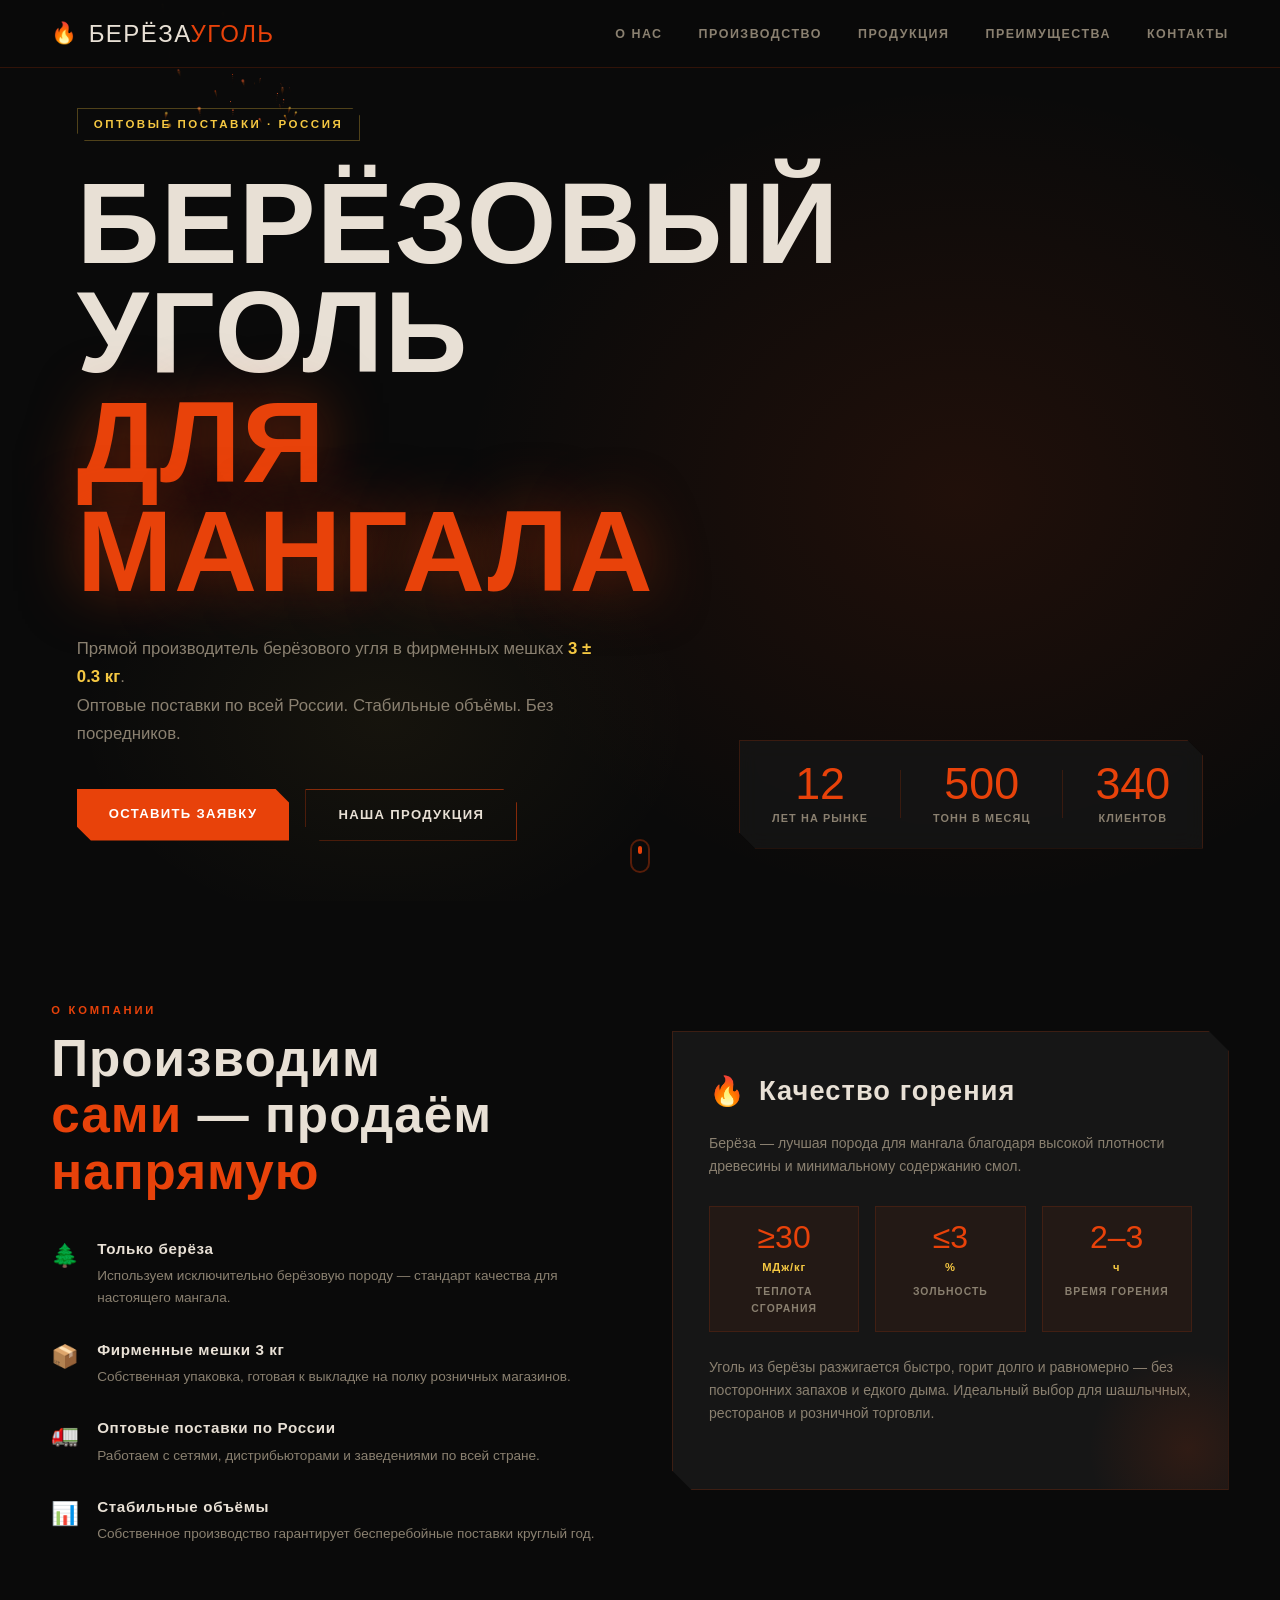
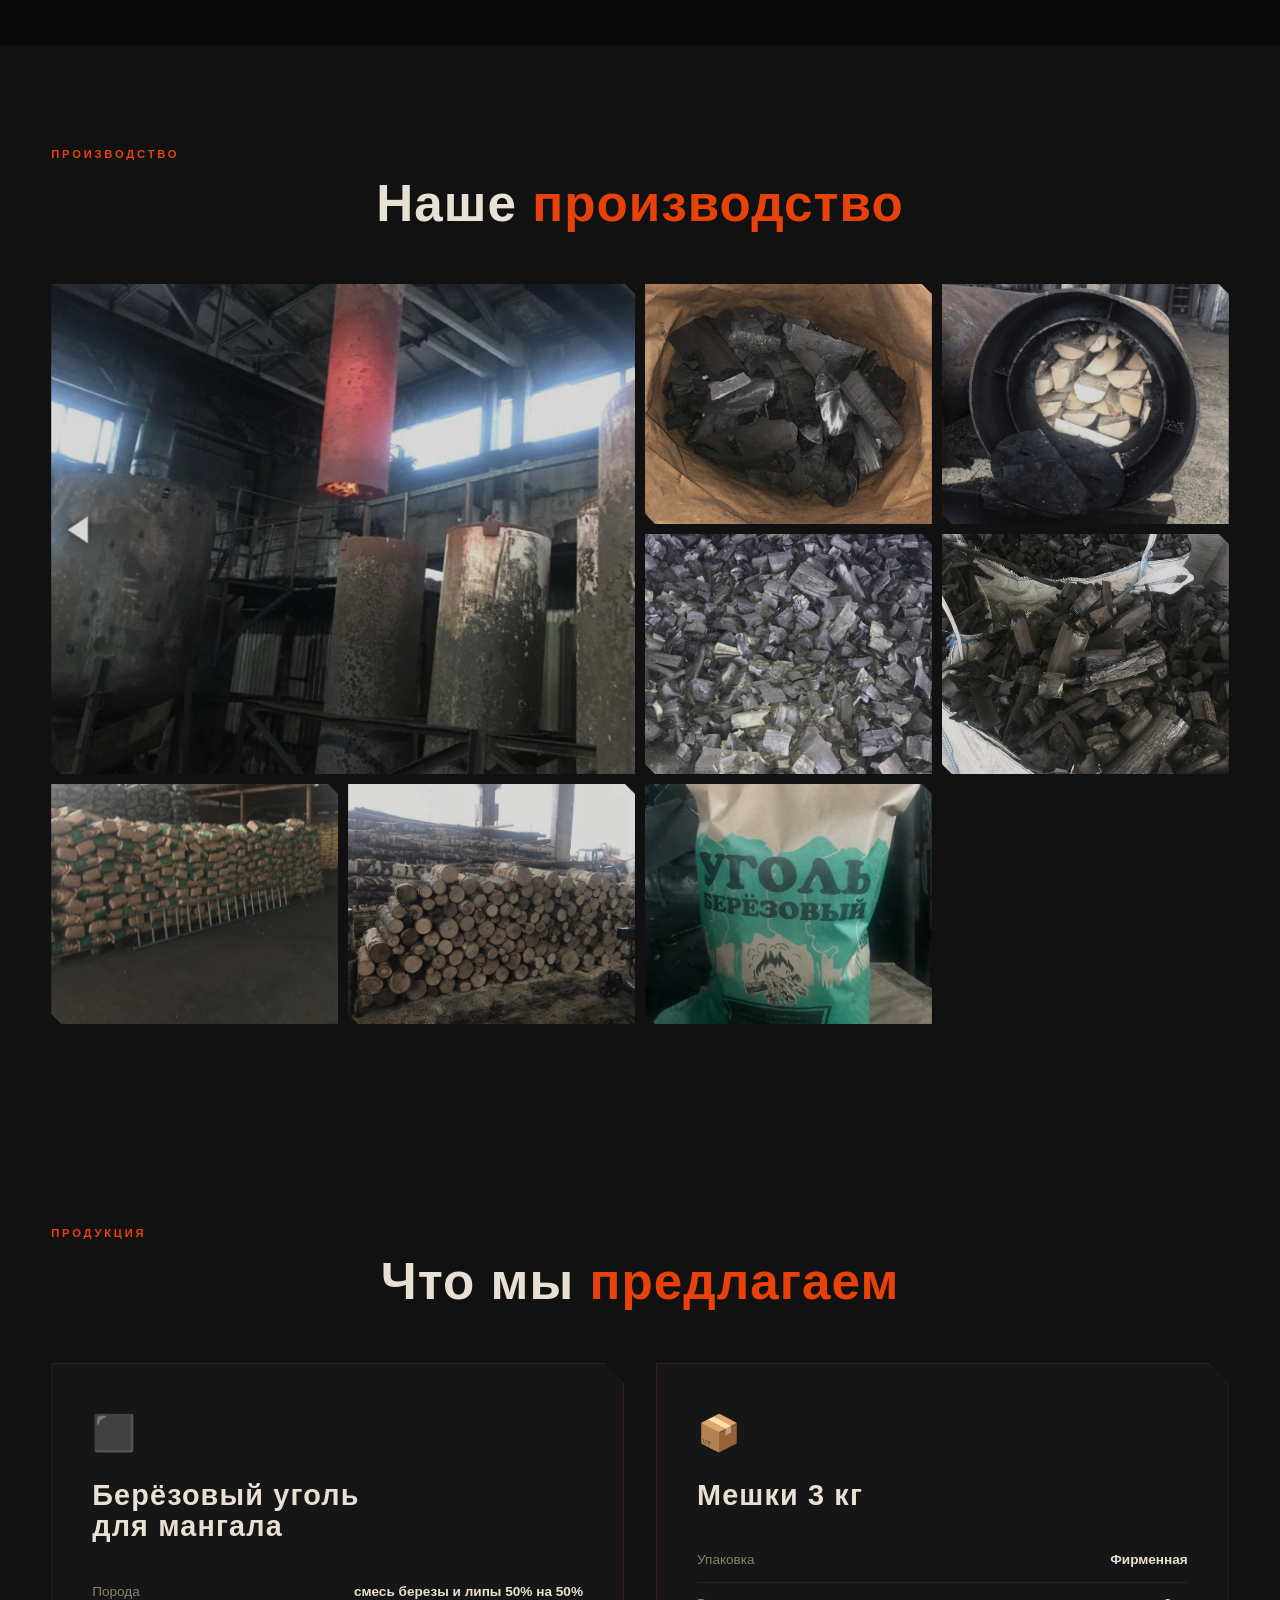
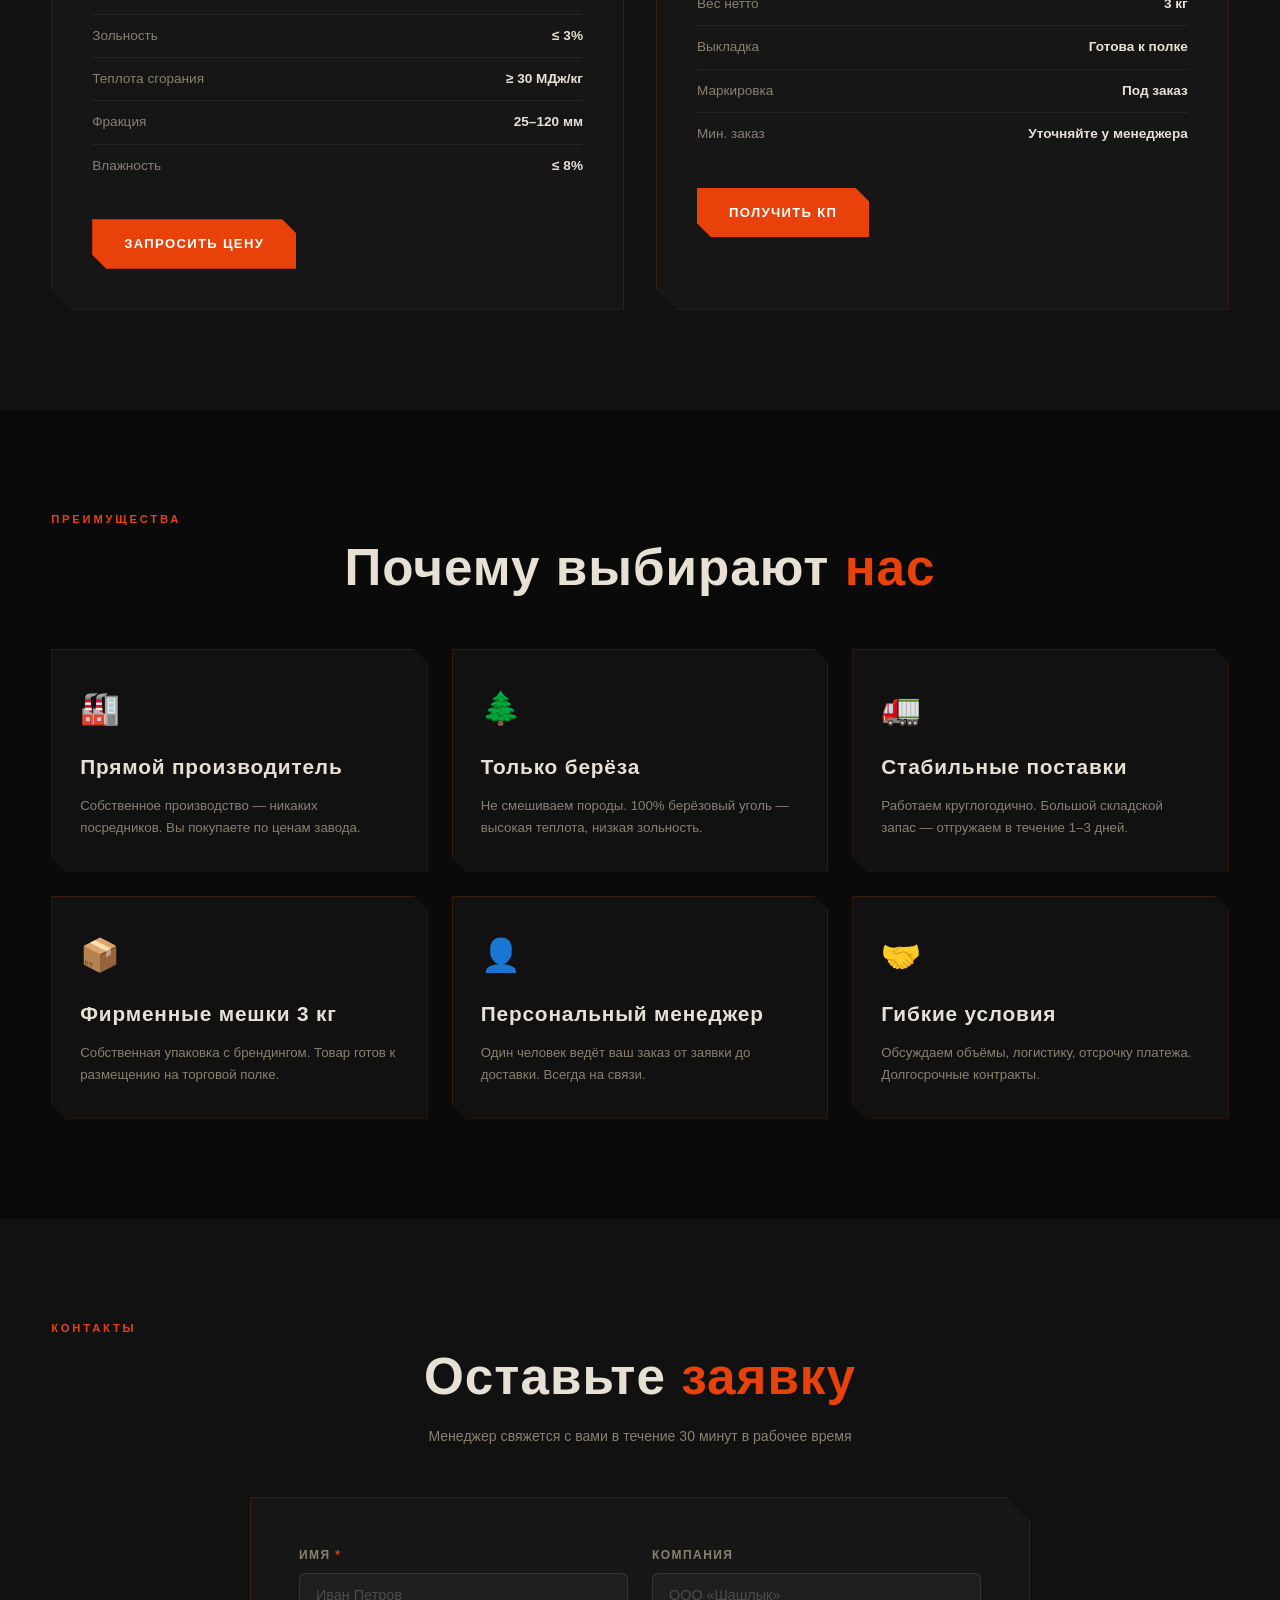
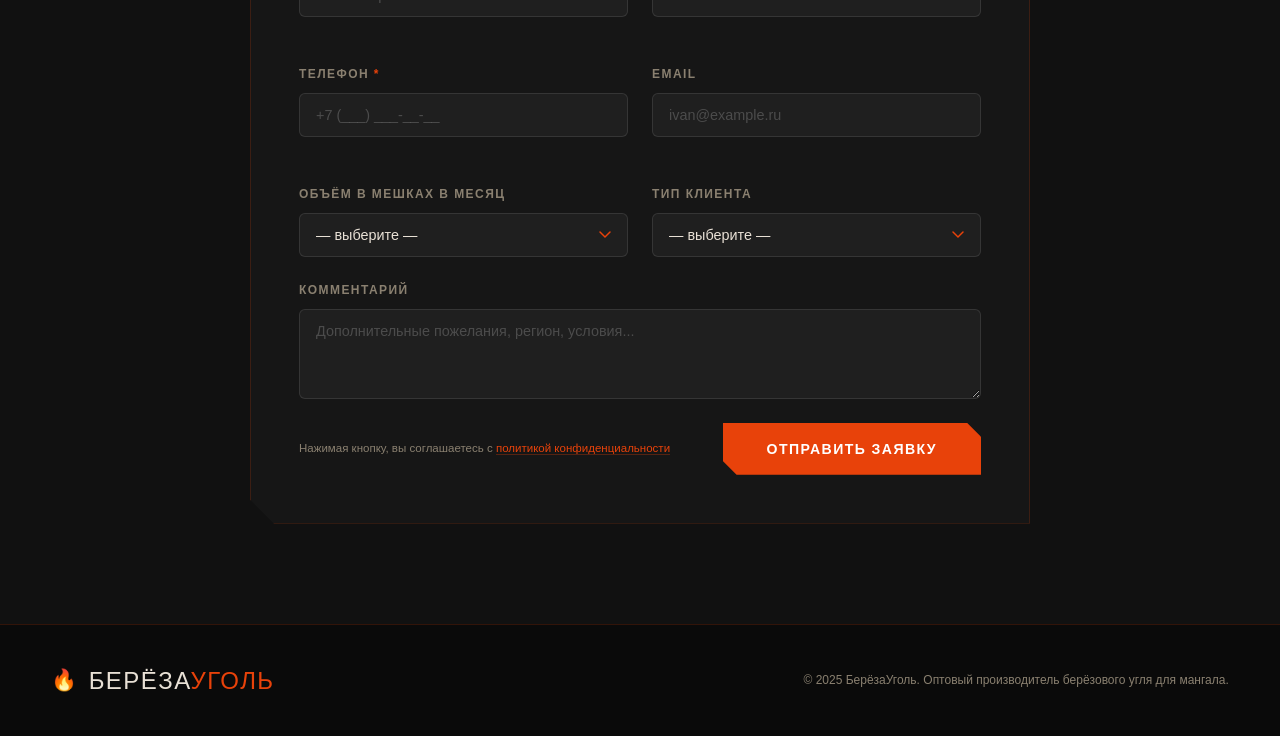
==== commit 0283b117: "Update index.html" ====
--- a/index.html
+++ b/index.html
@@ -17,6 +17,8 @@
   <meta property="og:title" content="Берёзовый уголь для мангала оптом — прямой производитель">
   <meta property="og:description" content="Берёзовый уголь в мешках 3 кг. Прямой производитель. Поставки по всей России.">
 
+  <link rel="icon" type="image/svg+xml" href="favicon.svg">
+  <link rel="icon" type="image/x-icon" href="favicon.ico">
   <link rel="preconnect" href="https://fonts.googleapis.com" />
   <link rel="preconnect" href="https://fonts.gstatic.com" crossorigin />
   <link href="https://fonts.googleapis.com/css2?family=Bebas+Neue&family=Montserrat:wght@300;400;500;600;700&display=swap" rel="stylesheet" />
@@ -29,7 +31,7 @@
     <div class="nav-inner">
       <div class="nav-logo">
         <span class="logo-icon">🔥</span>
-        <span class="logo-text">РЕТОРТНЫЙ<span class="logo-accent">УГОЛЬ</span></span>
+        <span class="logo-text">БЕРЁЗА<span class="logo-accent">УГОЛЬ</span></span>
       </div>
       <button class="burger" id="burger" aria-label="Меню">
         <span></span><span></span><span></span>
@@ -50,7 +52,7 @@
     <div class="hero-content">
       <div class="hero-tag fade-in-up" style="--delay:0.1s">Оптовые поставки · Россия</div>
       <h1 class="hero-title fade-in-up" style="--delay:0.25s">
-        РЕТОРТНЫЙ<br/>УГОЛЬ<br/><span class="title-accent">ДЛЯ МАНГАЛА</span>
+        БЕРЁЗОВЫЙ<br/>УГОЛЬ<br/><span class="title-accent">ДЛЯ МАНГАЛА</span>
       </h1>
       <p class="hero-sub fade-in-up" style="--delay:0.45s">
         Прямой производитель берёзового угля в фирменных мешках <strong>3 ± 0.3 кг</strong>.<br/>
@@ -93,8 +95,8 @@
             <li>
               <span class="feat-icon">🌲</span>
               <div>
-                <strong>Берёза</strong>
-                <p>Используем берёзовую породу — стандарт качества для настоящего мангала.</p>
+                <strong>Только берёза</strong>
+                <p>Используем исключительно берёзовую породу — стандарт качества для настоящего мангала.</p>
               </div>
             </li>
             <li>
@@ -188,11 +190,7 @@
         </div>
         <div class="gallery-item reveal" style="--reveal-delay:0.15s" data-caption="Уголь в крафтовом пакете">
           <img src="photo1.jpg" alt="Уголь в бумажном пакете" loading="lazy" />
-          <div class="gallery-overlay"><span>Фирменные мешки 3 кг</span></div>
-        </div>
-        <div class="gallery-item reveal" style="--reveal-delay:0.2s" data-caption="Подпись к фото">
-          <img src="photo9.jpg" alt="Уголь в бумажном пакете" loading="lazy" />
-          <div class="gallery-overlay"><span>Фирменные мешки 3 кг</span></div>
+          <div class="gallery-overlay"><span>Упаковка под заказ</span></div>
         </div>
       </div>
     </div>
@@ -247,8 +245,8 @@
         </div>
         <div class="adv-card reveal" style="--reveal-delay:0.1s">
           <div class="adv-icon">🌲</div>
-          <h4>Берёза</h4>
-          <p>Используем смесь берёзы и липы в пропорции 50 на 50 — оптимальное сочетание высокой теплоотдачи и низкой зольности.</p>
+          <h4>Только берёза</h4>
+          <p>Не смешиваем породы. 100% берёзовый уголь — высокая теплота, низкая зольность.</p>
         </div>
         <div class="adv-card reveal" style="--reveal-delay:0.2s">
           <div class="adv-icon">🚛</div>
--- a/style.css
+++ b/style.css
@@ -781,6 +781,84 @@
 
 .form-api-error.visible { display: block; }
 
+/* ---------- GALLERY ---------- */
+.gallery-grid {
+  display: grid;
+  grid-template-columns: repeat(4, 1fr);
+  grid-auto-rows: 240px;
+  gap: 10px;
+}
+
+.gallery-item {
+  position: relative;
+  overflow: hidden;
+  clip-path: polygon(0 0, calc(100% - 10px) 0, 100% 10px, 100% 100%, 10px 100%, 0 calc(100% - 10px));
+  cursor: pointer;
+}
+
+.gallery-item--wide {
+  grid-column: span 2;
+  grid-row: span 2;
+}
+
+.gallery-item img {
+  width: 100%;
+  height: 100%;
+  object-fit: cover;
+  transition: transform 0.5s ease;
+  filter: brightness(0.85) saturate(0.9);
+}
+
+.gallery-item:hover img {
+  transform: scale(1.06);
+  filter: brightness(1) saturate(1.1);
+}
+
+.gallery-overlay {
+  position: absolute;
+  inset: 0;
+  background: linear-gradient(to top, rgba(0,0,0,0.7) 0%, transparent 55%);
+  display: flex;
+  align-items: flex-end;
+  padding: 16px;
+  opacity: 0;
+  transition: opacity 0.3s ease;
+}
+
+.gallery-item:hover .gallery-overlay {
+  opacity: 1;
+}
+
+.gallery-overlay span {
+  font-size: 0.75rem;
+  font-weight: 600;
+  letter-spacing: 0.1em;
+  text-transform: uppercase;
+  color: var(--amber);
+  border-left: 2px solid var(--fire);
+  padding-left: 10px;
+  line-height: 1.4;
+}
+
+@media (max-width: 900px) {
+  .gallery-grid {
+    grid-template-columns: repeat(2, 1fr);
+    grid-auto-rows: 200px;
+  }
+  .gallery-item--wide { grid-column: span 2; grid-row: span 1; }
+}
+
+@media (max-width: 600px) {
+  .gallery-grid {
+    grid-template-columns: repeat(2, 1fr);
+    grid-auto-rows: 160px;
+    gap: 6px;
+  }
+  .gallery-item--wide { grid-column: span 2; }
+  .gallery-item { clip-path: none; border-radius: 4px; }
+  .gallery-overlay { opacity: 1; }
+}
+
 /* ---------- FOOTER ---------- */
 #footer {
   background: var(--bg);
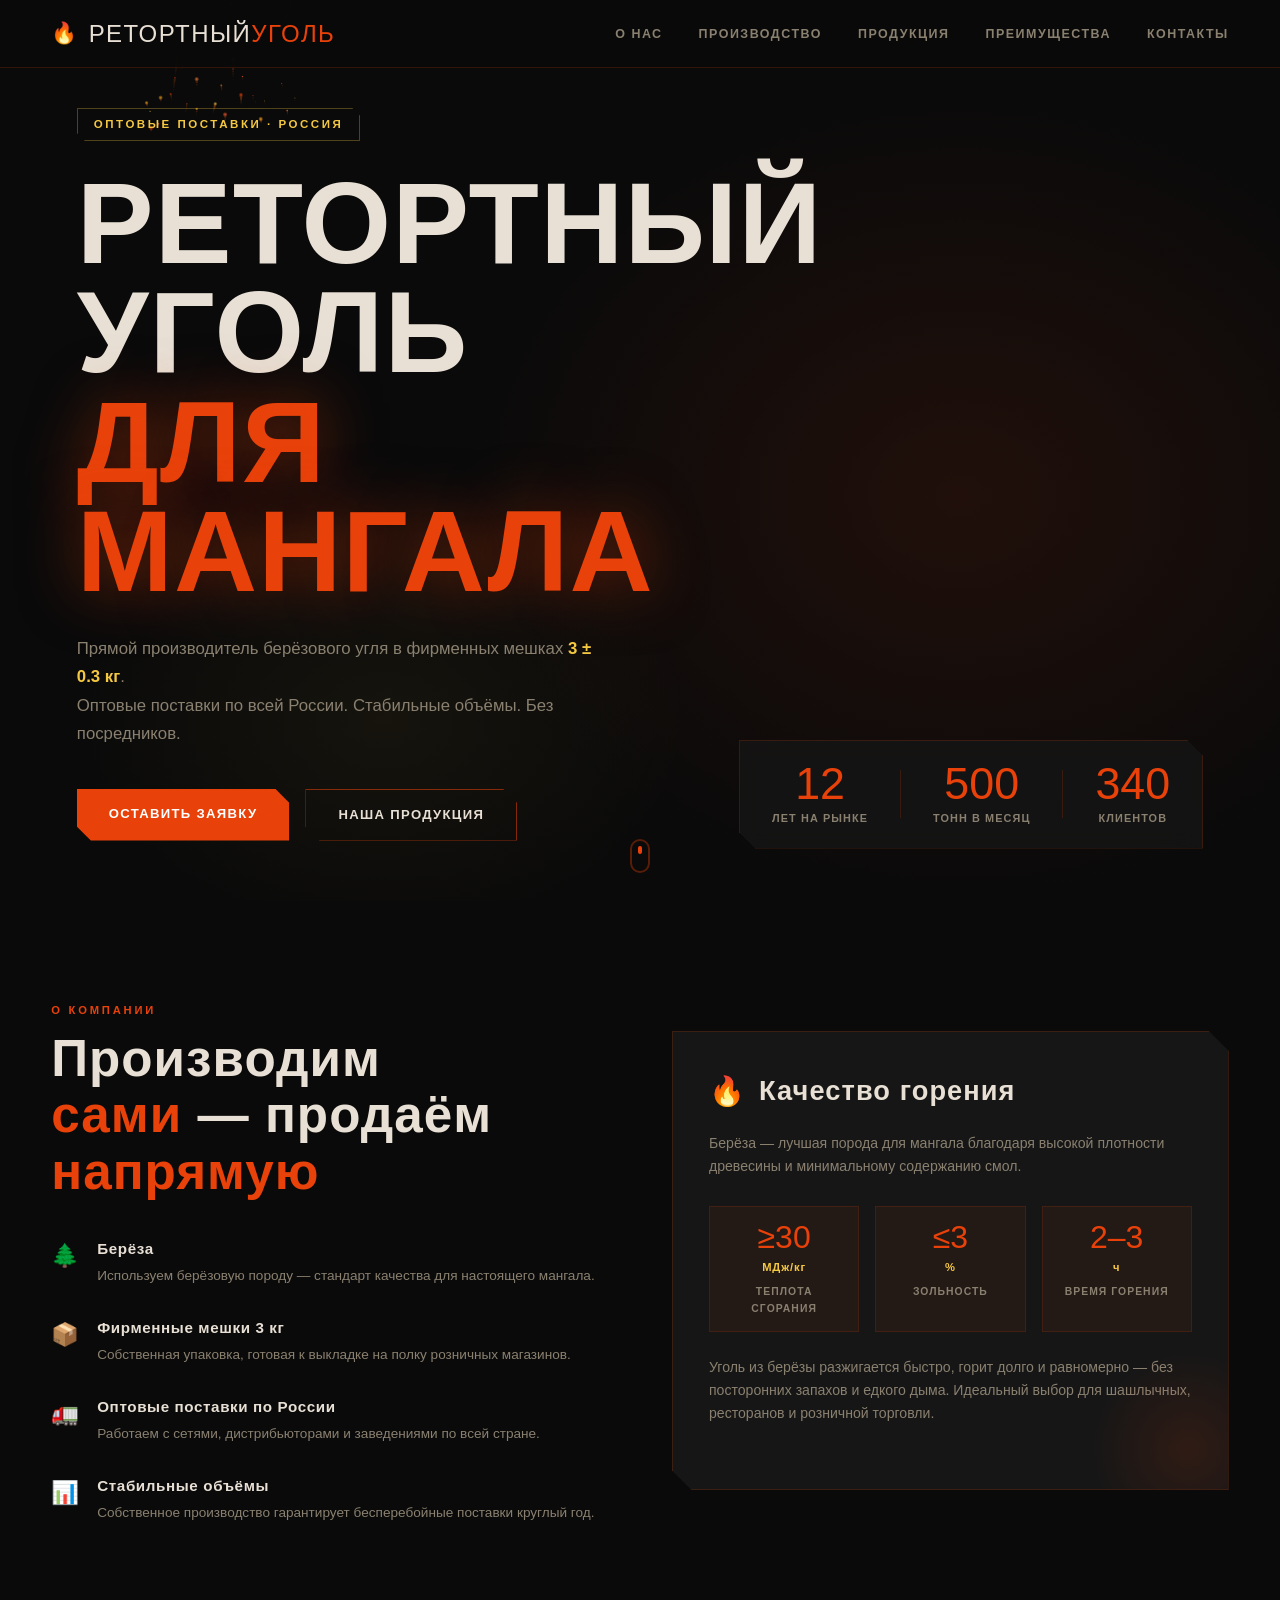
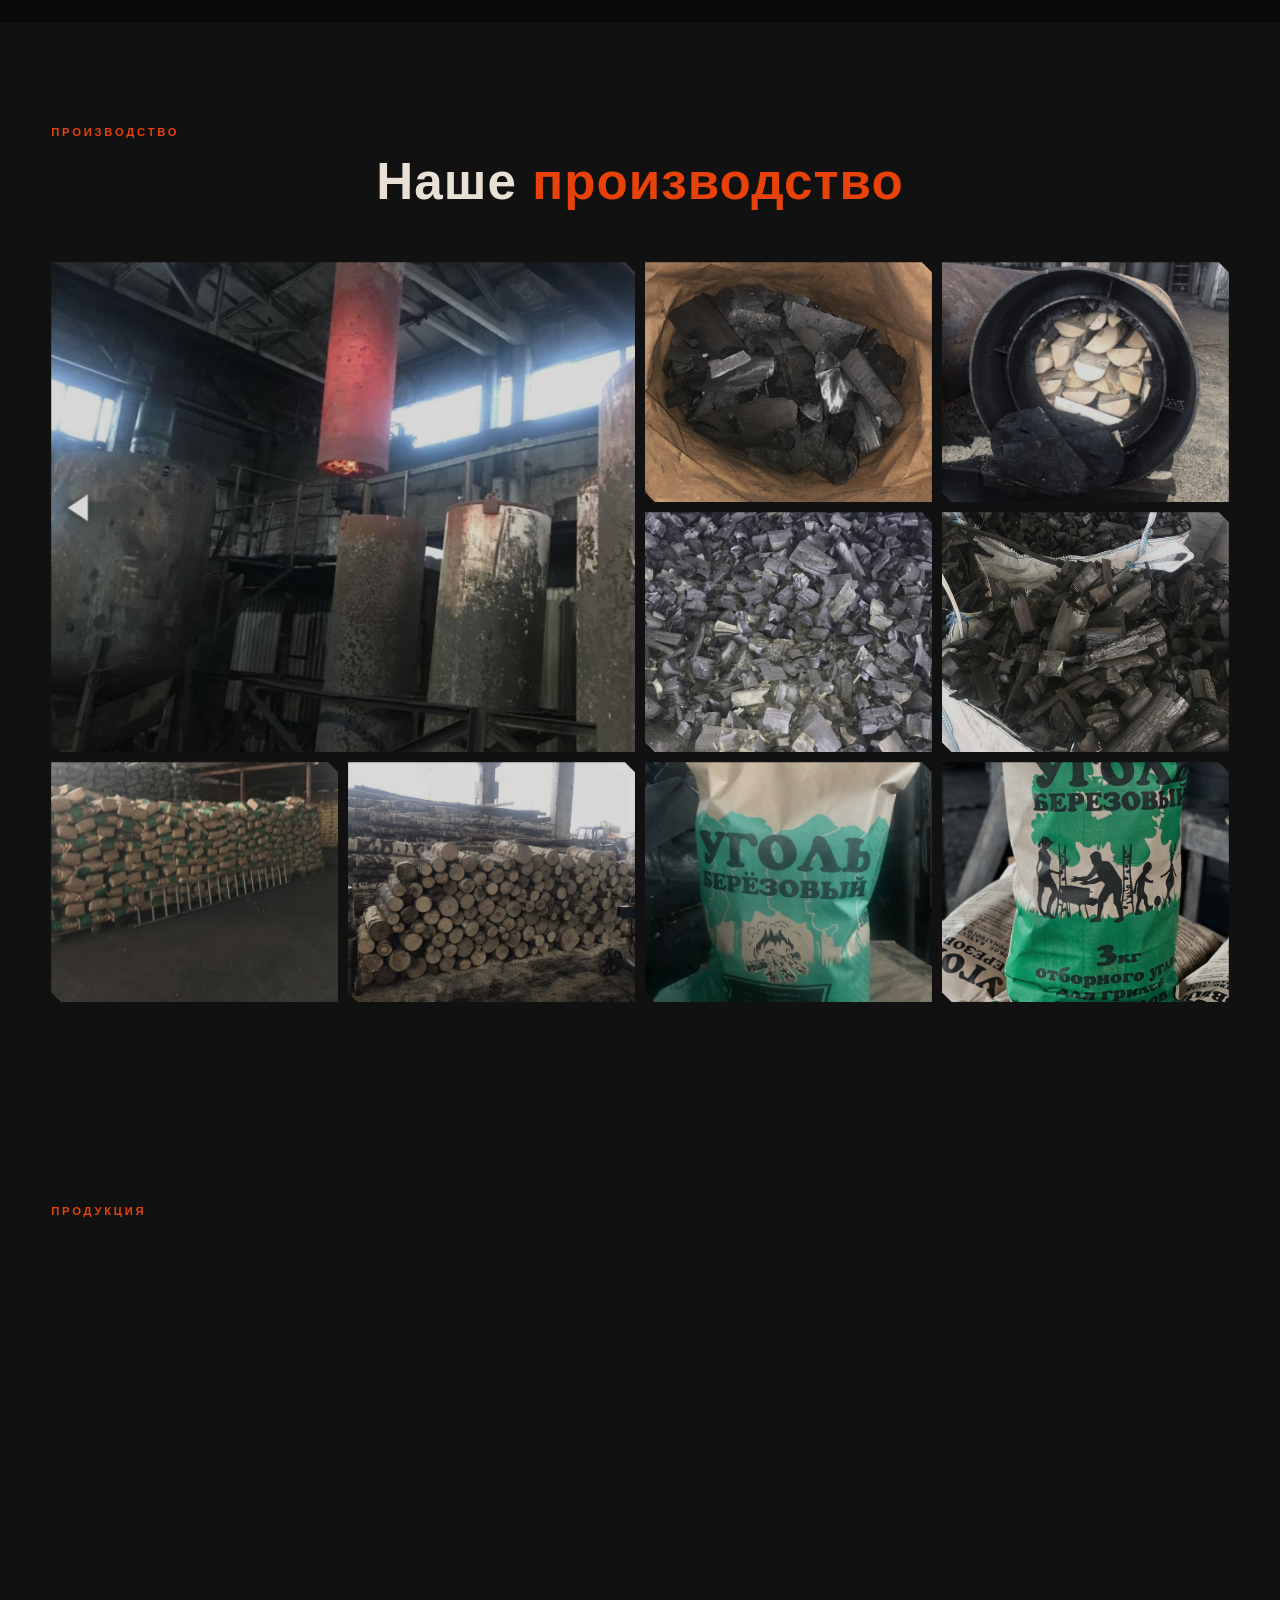
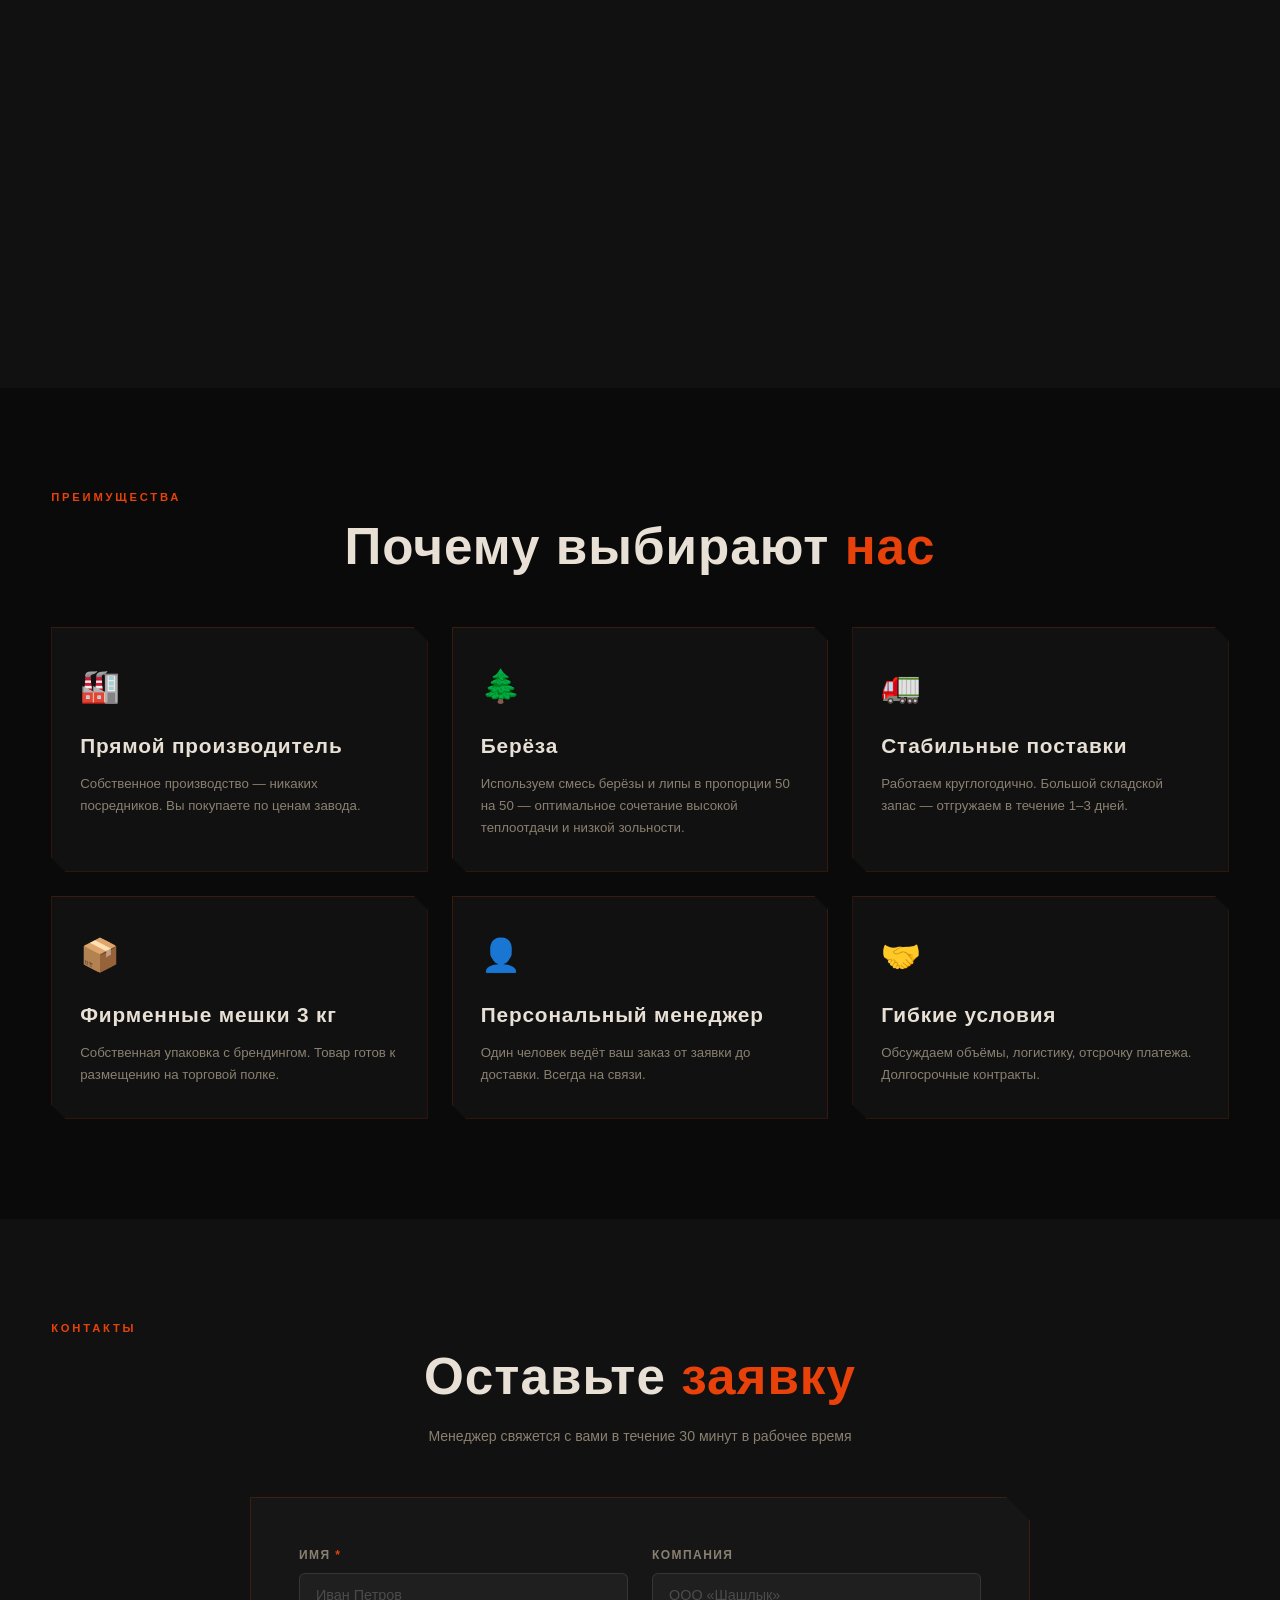
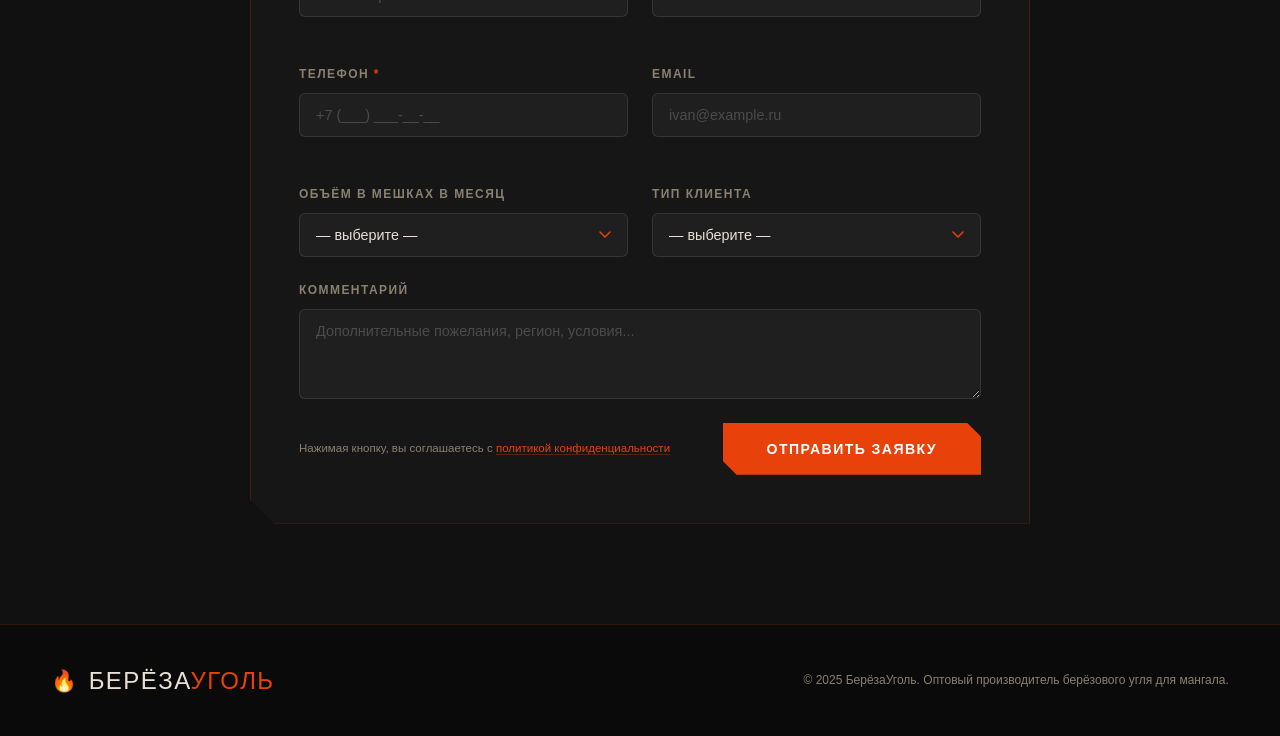
==== commit 86a87b8d: "Update index.html" ====
--- a/index.html
+++ b/index.html
@@ -31,7 +31,7 @@
     <div class="nav-inner">
       <div class="nav-logo">
         <span class="logo-icon">🔥</span>
-        <span class="logo-text">БЕРЁЗА<span class="logo-accent">УГОЛЬ</span></span>
+        <span class="logo-text">РЕТОРТНЫЙ<span class="logo-accent">УГОЛЬ</span></span>
       </div>
       <button class="burger" id="burger" aria-label="Меню">
         <span></span><span></span><span></span>
@@ -52,7 +52,7 @@
     <div class="hero-content">
       <div class="hero-tag fade-in-up" style="--delay:0.1s">Оптовые поставки · Россия</div>
       <h1 class="hero-title fade-in-up" style="--delay:0.25s">
-        БЕРЁЗОВЫЙ<br/>УГОЛЬ<br/><span class="title-accent">ДЛЯ МАНГАЛА</span>
+        РЕТОРТНЫЙ<br/>УГОЛЬ<br/><span class="title-accent">ДЛЯ МАНГАЛА</span>
       </h1>
       <p class="hero-sub fade-in-up" style="--delay:0.45s">
         Прямой производитель берёзового угля в фирменных мешках <strong>3 ± 0.3 кг</strong>.<br/>
@@ -95,8 +95,8 @@
             <li>
               <span class="feat-icon">🌲</span>
               <div>
-                <strong>Только берёза</strong>
-                <p>Используем исключительно берёзовую породу — стандарт качества для настоящего мангала.</p>
+                <strong>Берёза</strong>
+                <p>Используем берёзовую породу — стандарт качества для настоящего мангала.</p>
               </div>
             </li>
             <li>
@@ -190,7 +190,11 @@
         </div>
         <div class="gallery-item reveal" style="--reveal-delay:0.15s" data-caption="Уголь в крафтовом пакете">
           <img src="photo1.jpg" alt="Уголь в бумажном пакете" loading="lazy" />
-          <div class="gallery-overlay"><span>Упаковка под заказ</span></div>
+          <div class="gallery-overlay"><span>Фирменные мешки 3 кг</span></div>
+        </div>
+        <div class="gallery-item reveal" style="--reveal-delay:0.2s" data-caption="Подпись к фото">
+          <img src="photo9.jpg" alt="Уголь в бумажном пакете" loading="lazy" />
+          <div class="gallery-overlay"><span>Фирменные мешки 3 кг</span></div>
         </div>
       </div>
     </div>
@@ -245,8 +249,8 @@
         </div>
         <div class="adv-card reveal" style="--reveal-delay:0.1s">
           <div class="adv-icon">🌲</div>
-          <h4>Только берёза</h4>
-          <p>Не смешиваем породы. 100% берёзовый уголь — высокая теплота, низкая зольность.</p>
+          <h4>Берёза</h4>
+          <p>Используем смесь берёзы и липы в пропорции 50 на 50 — оптимальное сочетание высокой теплоотдачи и низкой зольности.</p>
         </div>
         <div class="adv-card reveal" style="--reveal-delay:0.2s">
           <div class="adv-icon">🚛</div>
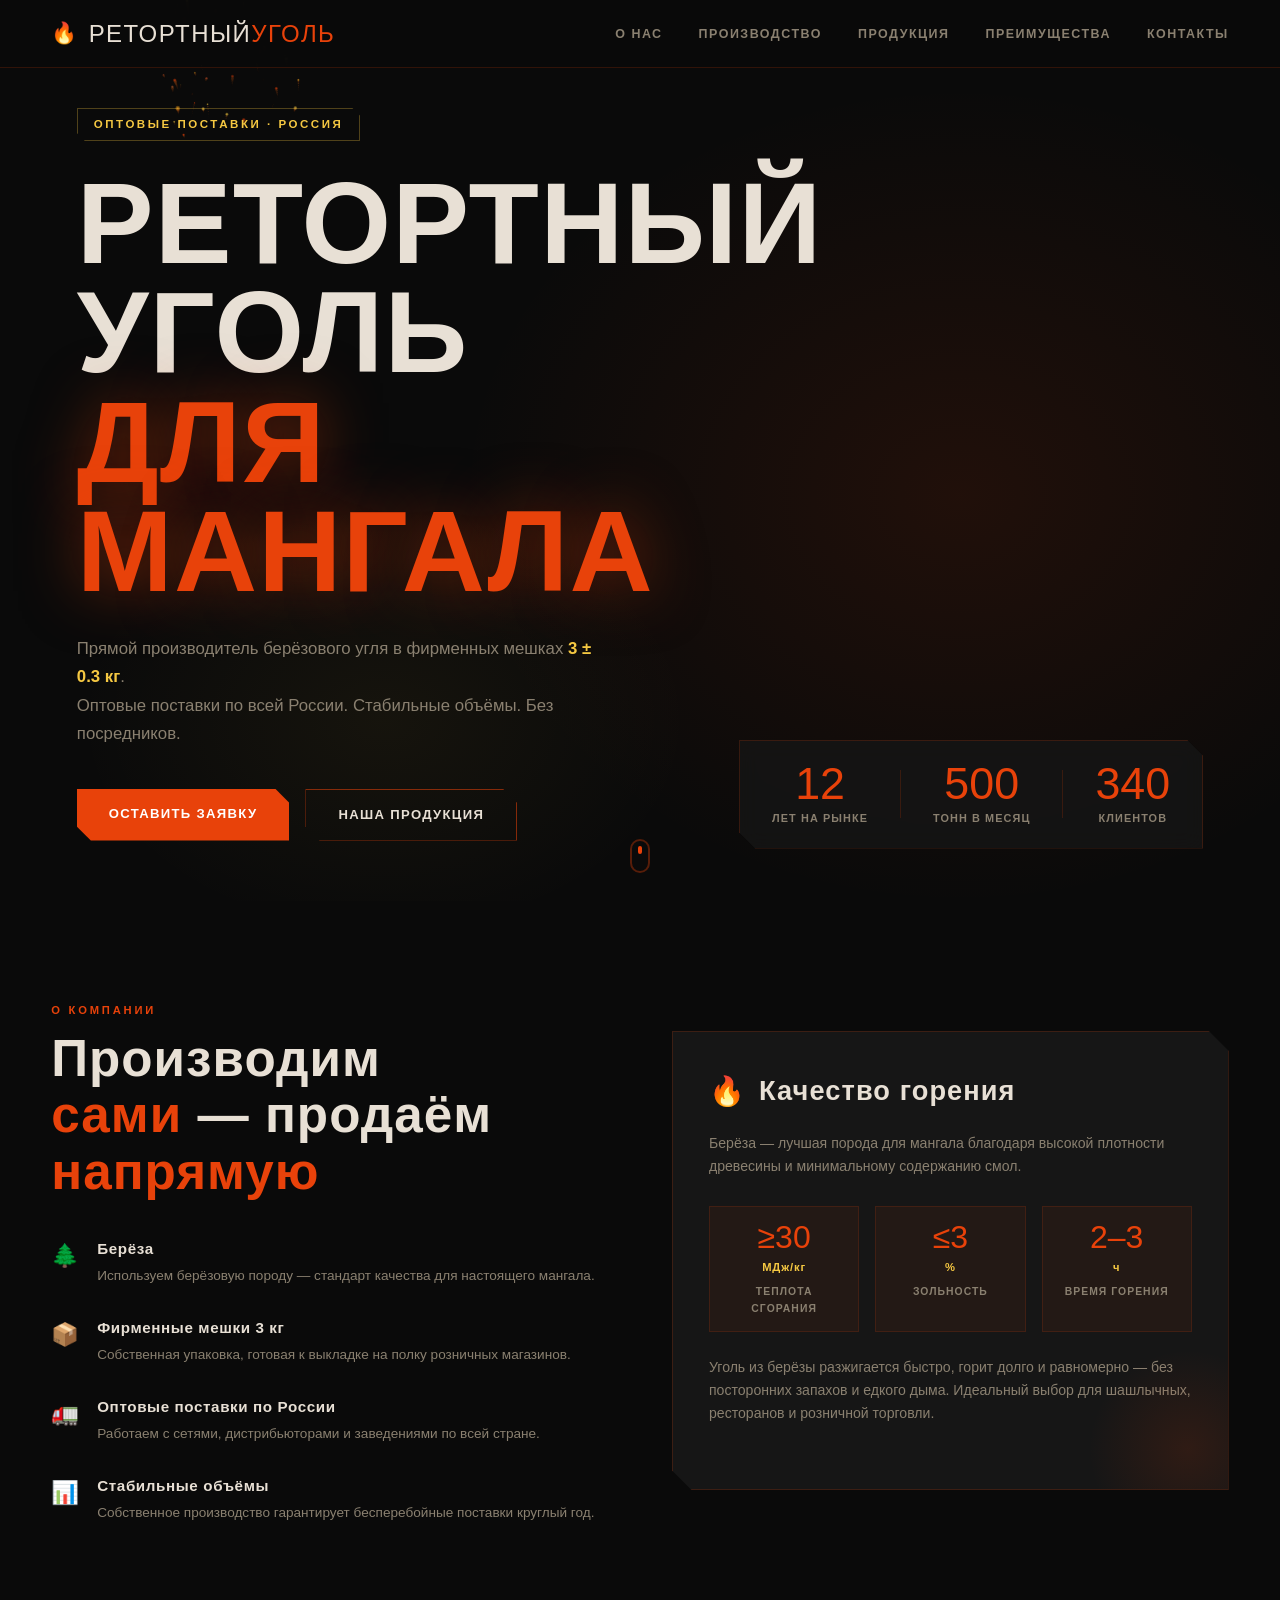
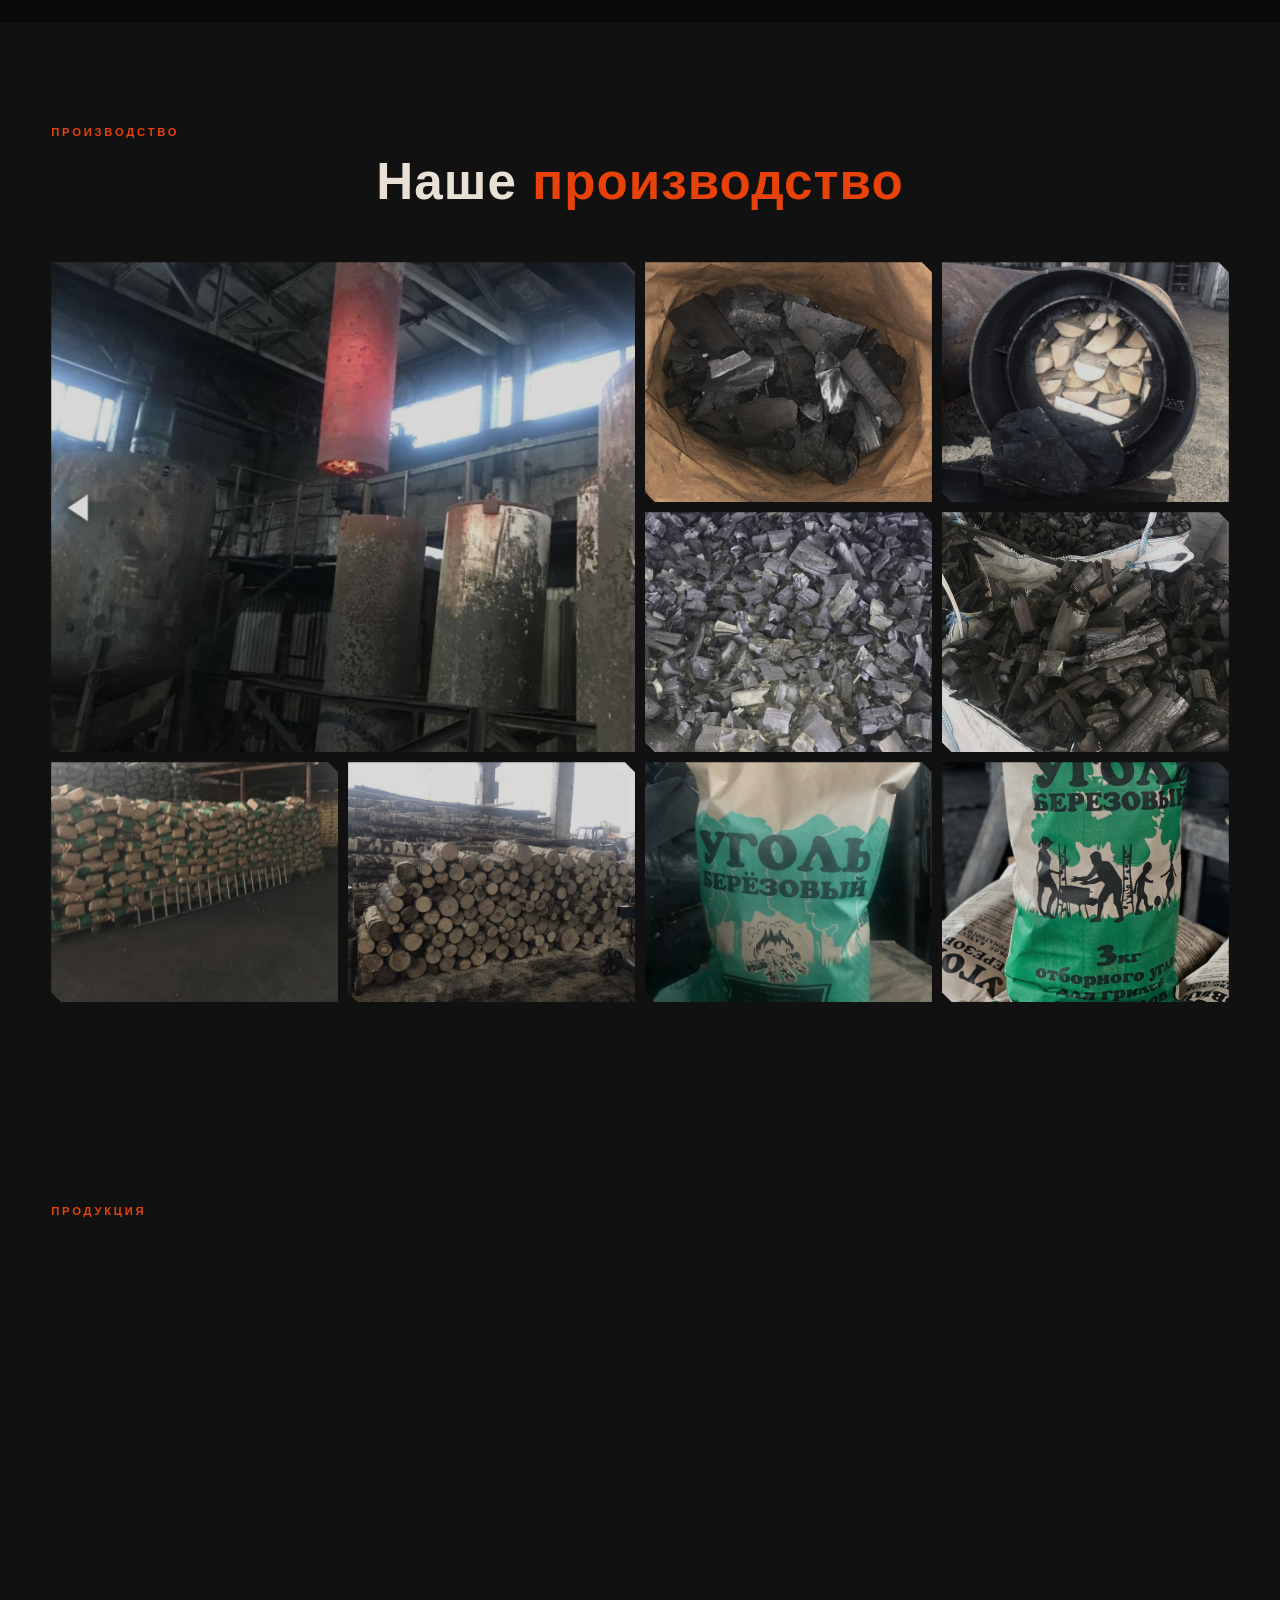
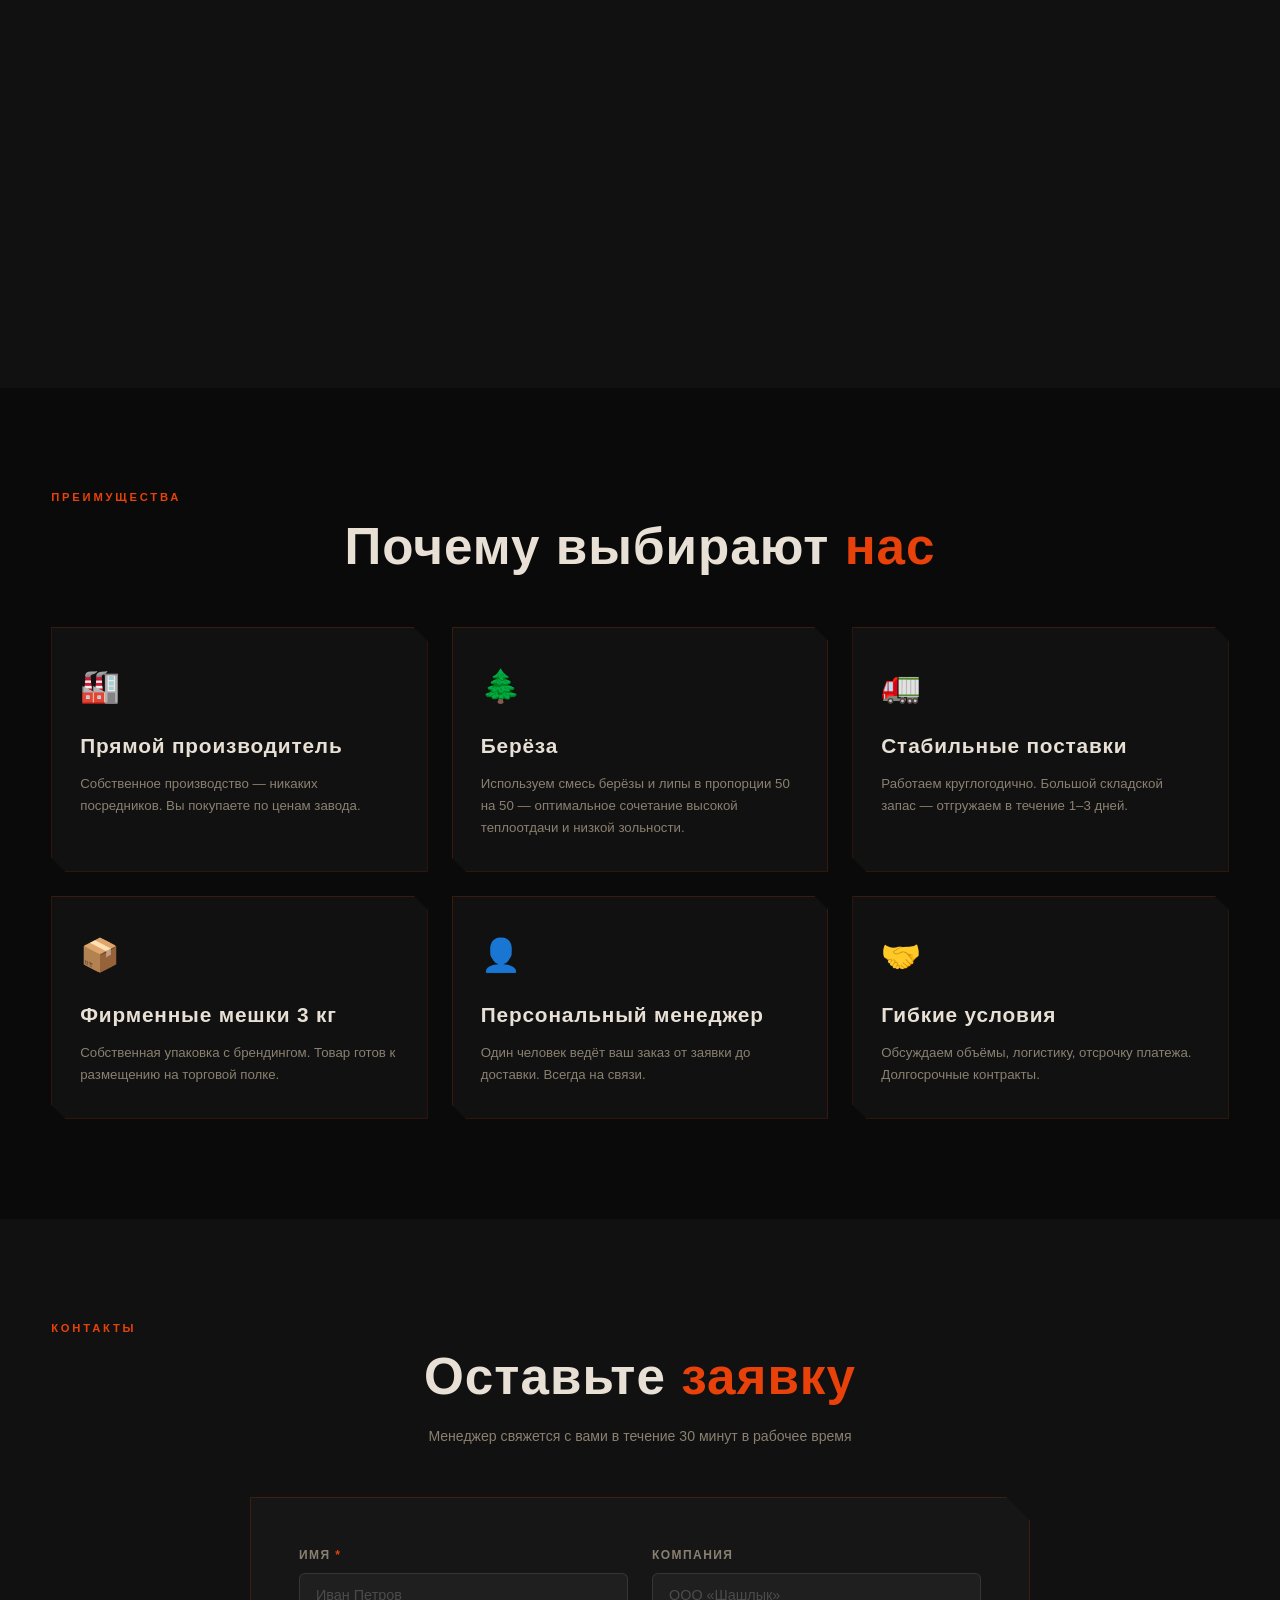
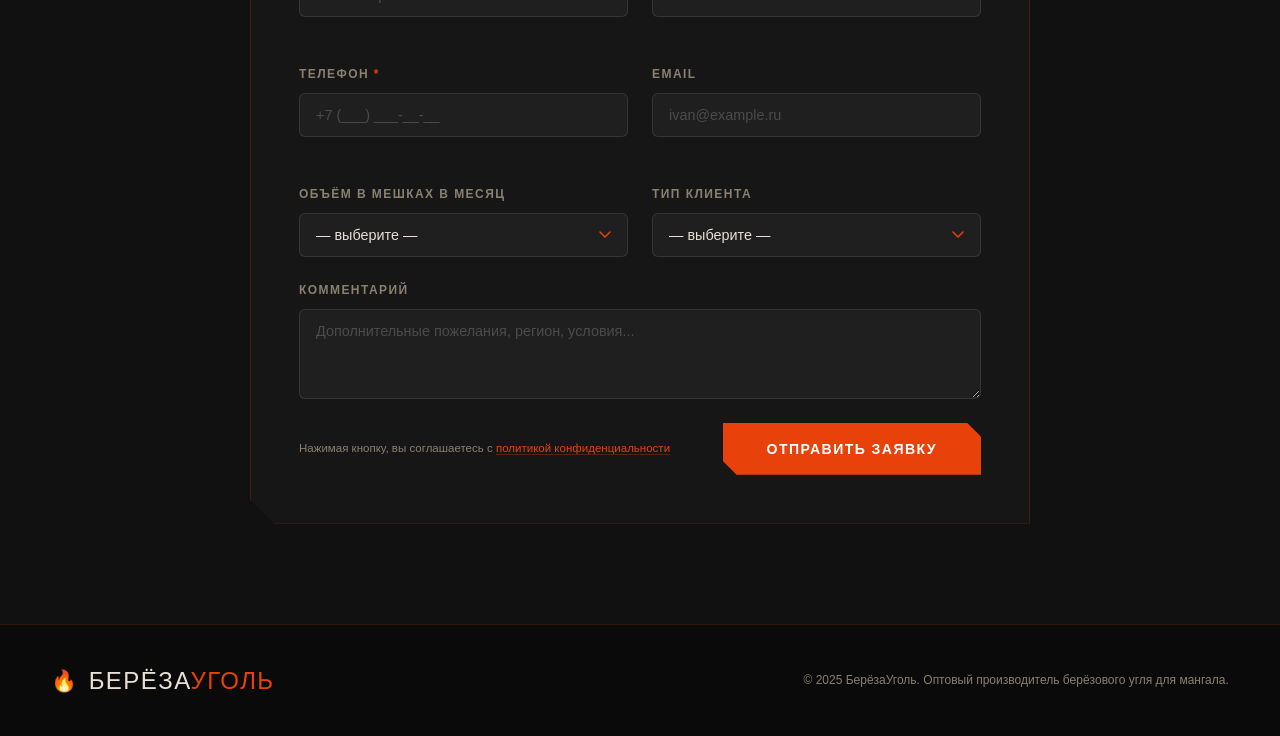
==== commit 18a99837: "Update index.html" ====
--- a/index.html
+++ b/index.html
@@ -162,31 +162,31 @@
       <div class="gallery-grid">
         <div class="gallery-item gallery-item--wide reveal" data-caption="Готовый берёзовый уголь — партия к отгрузке">
           <img src="photo3.jpg" alt="Берёзовый уголь в биг-бэгах" loading="lazy" />
-          <div class="gallery-overlay"><span>Готовый уголь в биг-бэгах</span></div>
+          <div class="gallery-overlay"><span>Загрузка ретортной печи</span></div>
         </div>
         <div class="gallery-item reveal" style="--reveal-delay:0.1s" data-caption="Уголь в фирменной упаковке 3 кг">
           <img src="photo8.jpg" alt="Мешок берёзового угля 3 кг" loading="lazy" />
-          <div class="gallery-overlay"><span>Фирменные мешки 3 кг</span></div>
+          <div class="gallery-overlay"><span>Готовый уголь в биг-бэгах</span></div>
         </div>
         <div class="gallery-item reveal" style="--reveal-delay:0.15s" data-caption="Склад готовой продукции">
           <img src="photo5.jpg" alt="Склад упакованного угля" loading="lazy" />
-          <div class="gallery-overlay"><span>Склад готовой продукции</span></div>
+          <div class="gallery-overlay"><span>Цех пиролиза</span></div>
         </div>
         <div class="gallery-item reveal" style="--reveal-delay:0.2s" data-caption="Берёзовое сырьё на производстве">
           <img src="photo7.jpg" alt="Берёзовые брёвна — сырьё" loading="lazy" />
-          <div class="gallery-overlay"><span>Берёзовое сырьё</span></div>
+          <div class="gallery-overlay"><span>Готовый уголь</span></div>
         </div>
         <div class="gallery-item reveal" style="--reveal-delay:0.05s" data-caption="Печь пиролиза в работе">
           <img src="photo6.jpg" alt="Печи пиролиза — производственный цех" loading="lazy" />
-          <div class="gallery-overlay"><span>Цех пиролиза</span></div>
+          <div class="gallery-overlay"><span>Готовый уголь</span></div>
         </div>
         <div class="gallery-item reveal" style="--reveal-delay:0.25s" data-caption="Закладка дров в ретортную печь">
           <img src="photo4.jpg" alt="Закладка дров в печь" loading="lazy" />
-          <div class="gallery-overlay"><span>Загрузка ретортной печи</span></div>
+          <div class="gallery-overlay"><span>Склад</span></div>
         </div>
         <div class="gallery-item reveal" style="--reveal-delay:0.1s" data-caption="Уголь крупной фракции">
           <img src="photo2.jpg" alt="Уголь крупной фракции" loading="lazy" />
-          <div class="gallery-overlay"><span>Фракция 25–120 мм</span></div>
+          <div class="gallery-overlay"><span>Березовое сырье</span></div>
         </div>
         <div class="gallery-item reveal" style="--reveal-delay:0.15s" data-caption="Уголь в крафтовом пакете">
           <img src="photo1.jpg" alt="Уголь в бумажном пакете" loading="lazy" />
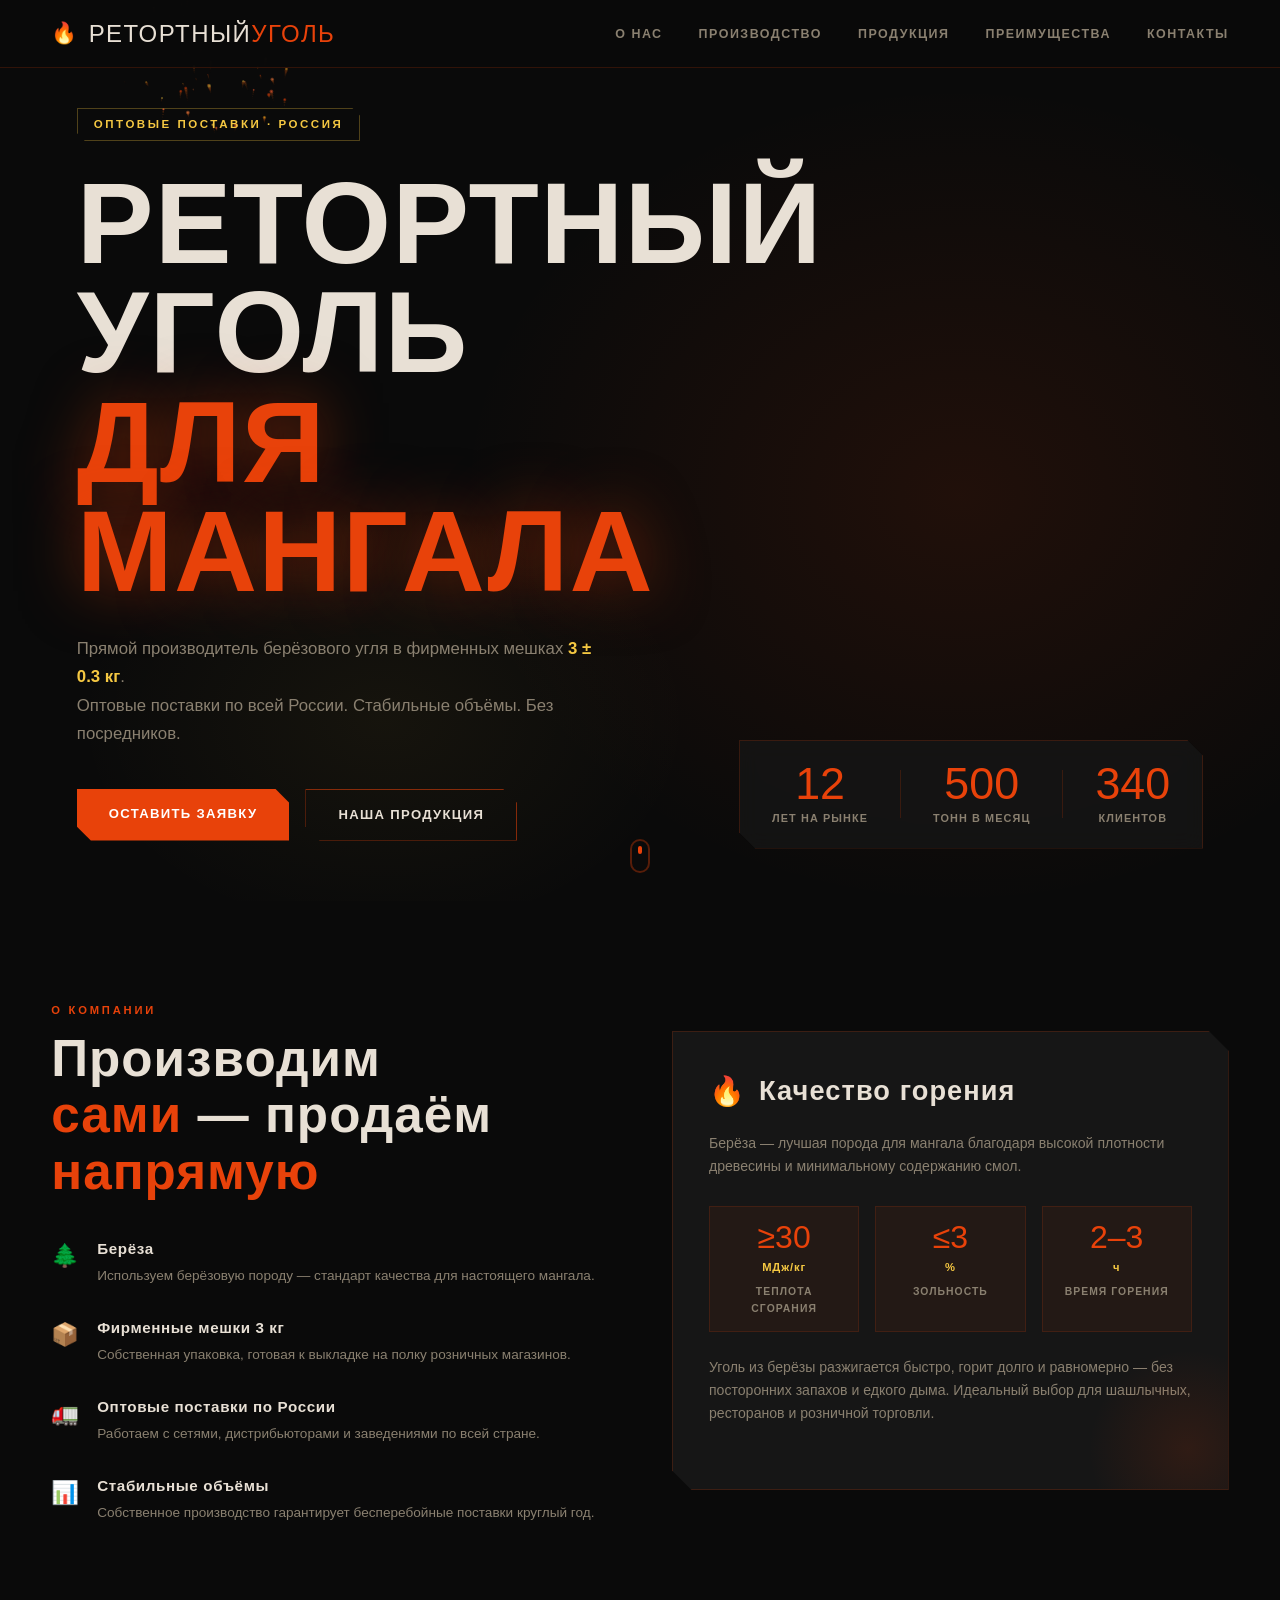
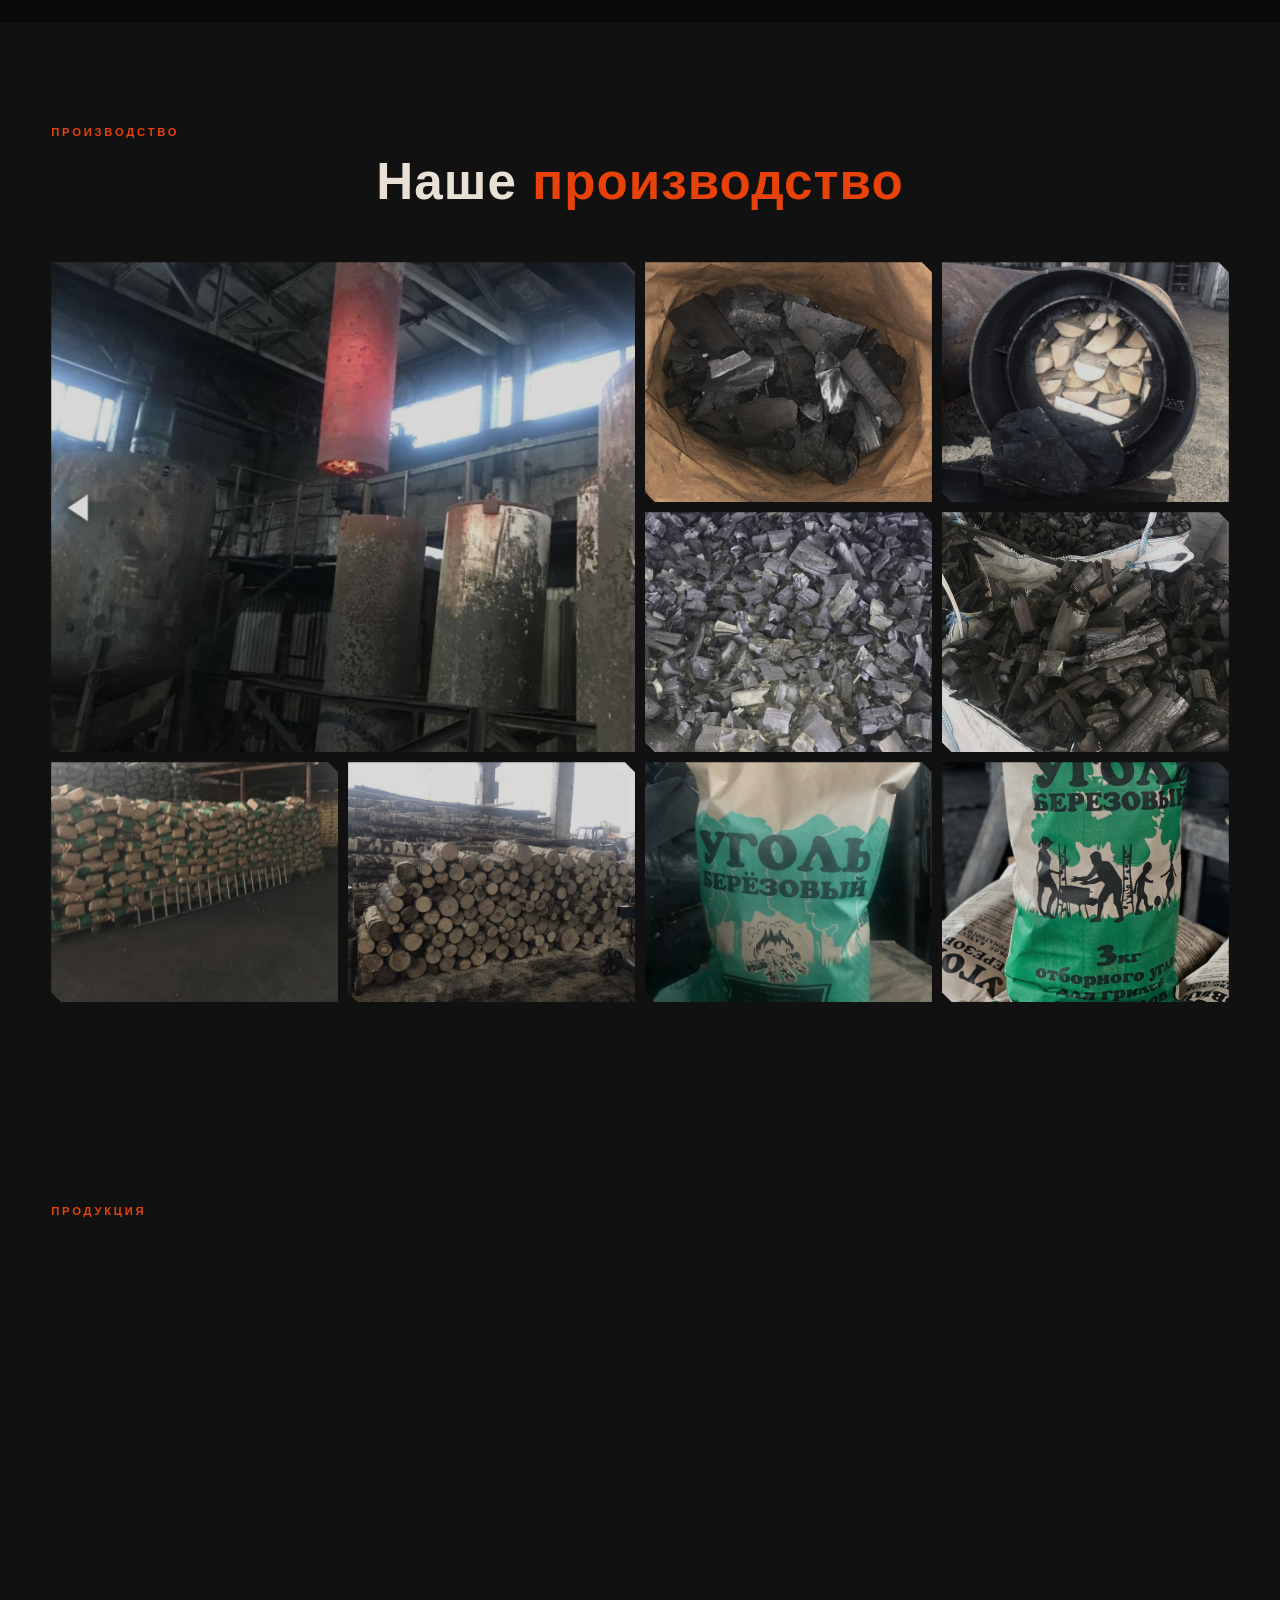
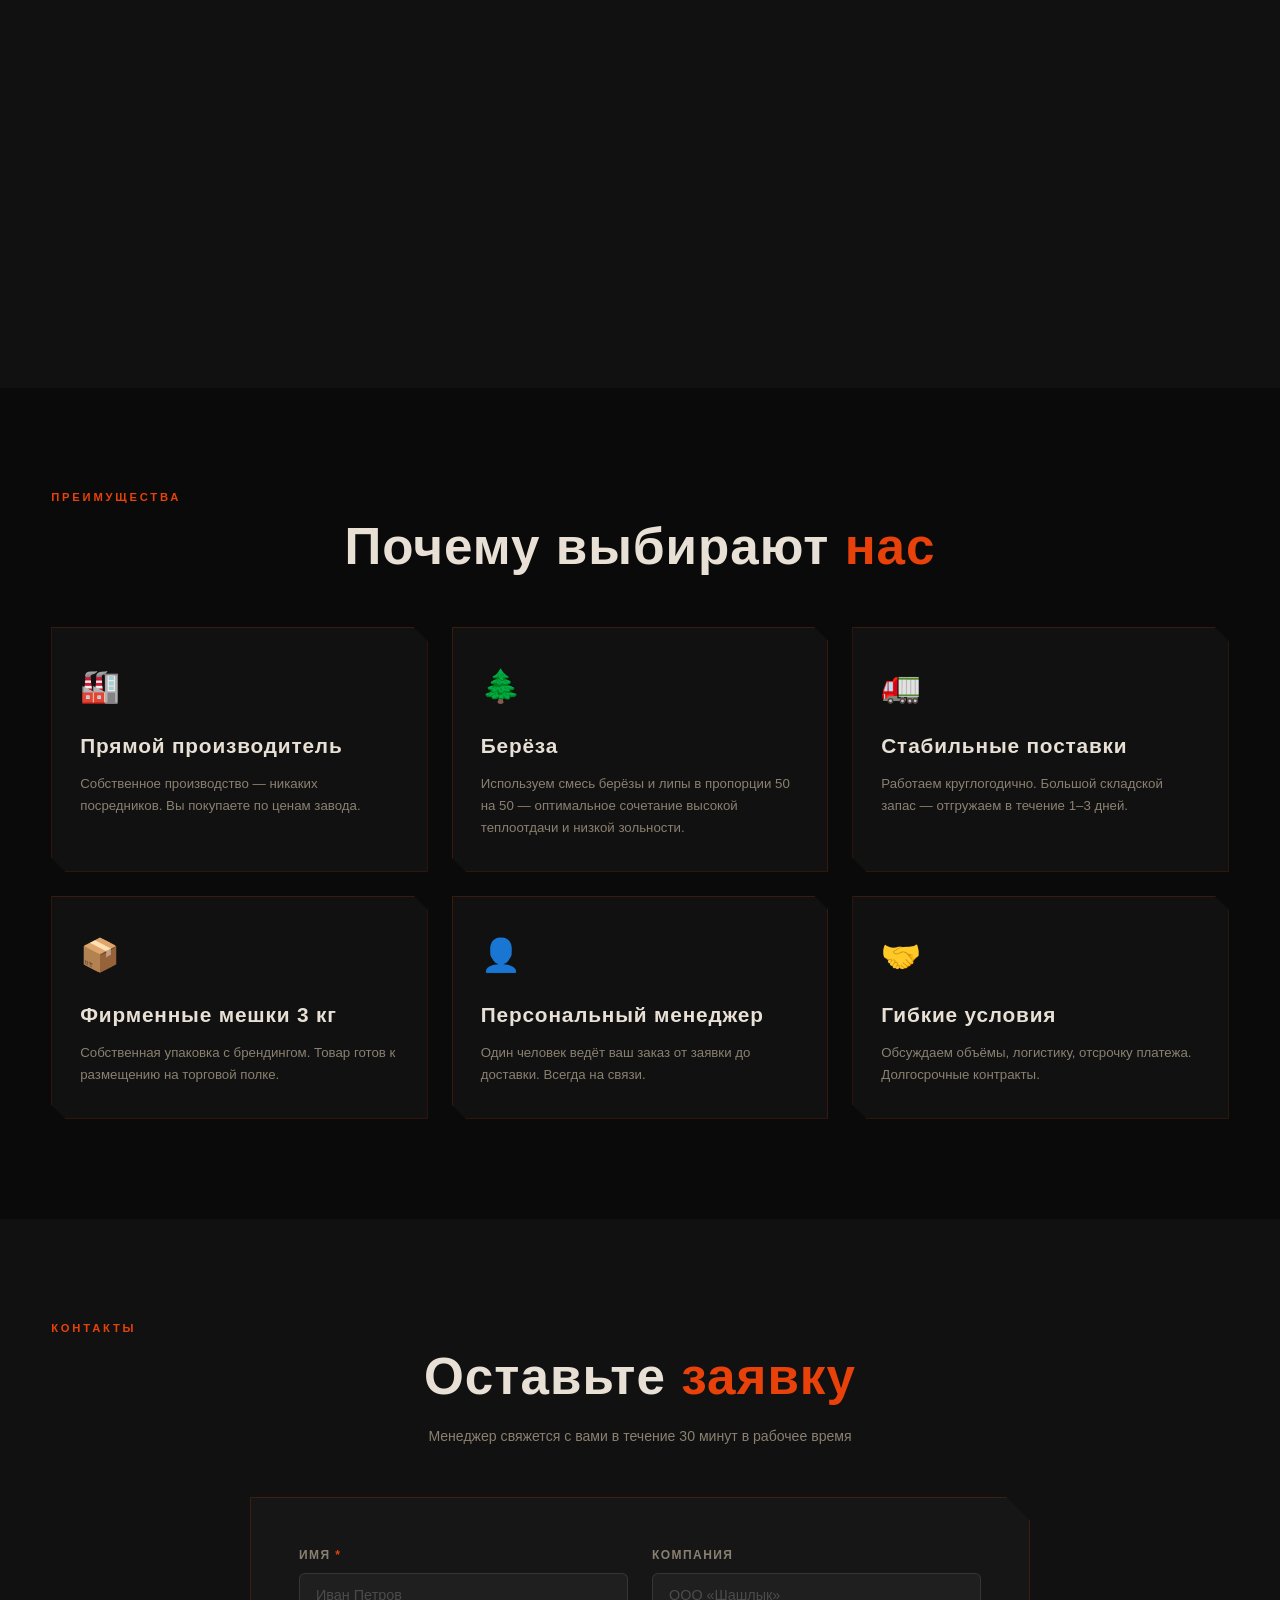
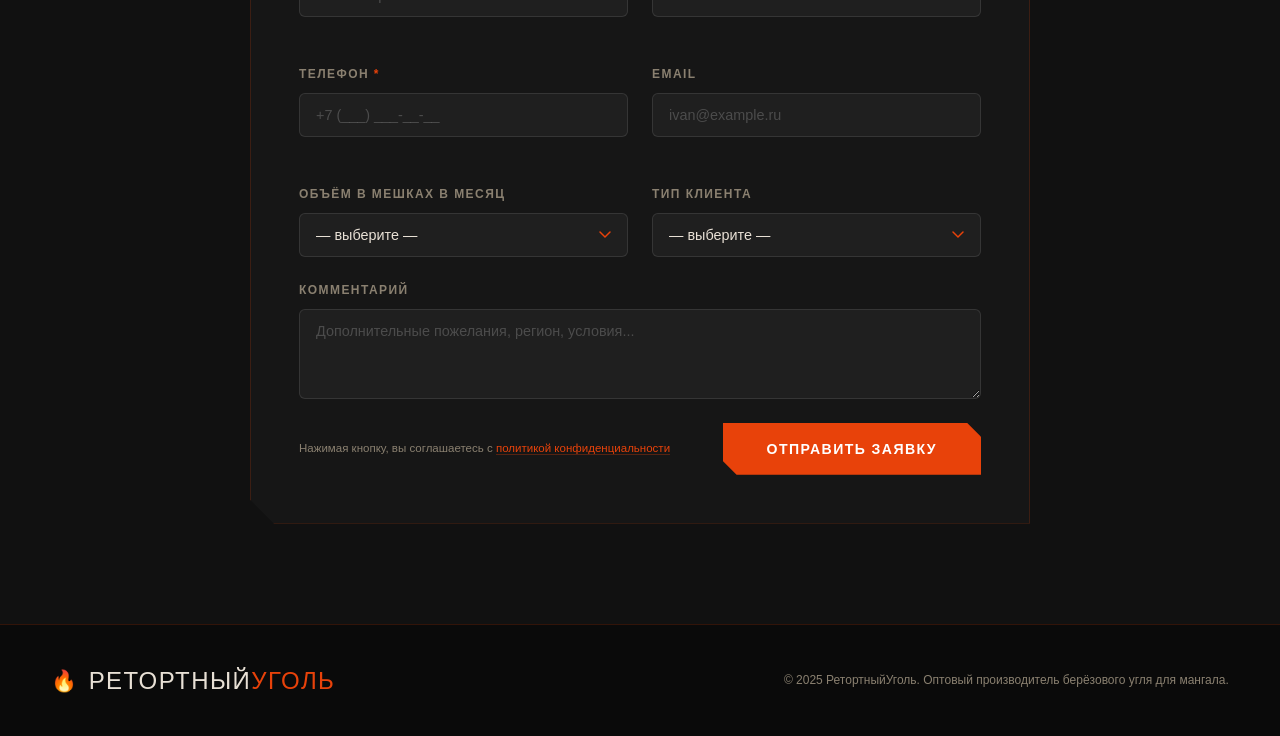
==== commit 94bb4f13: "Update index.html" ====
--- a/index.html
+++ b/index.html
@@ -356,9 +356,9 @@
     <div class="container footer-inner">
       <div class="nav-logo">
         <span class="logo-icon">🔥</span>
-        <span class="logo-text">БЕРЁЗА<span class="logo-accent">УГОЛЬ</span></span>
-      </div>
-      <p class="footer-copy">© 2025 БерёзаУголь. Оптовый производитель берёзового угля для мангала.</p>
+        <span class="logo-text">РЕТОРТНЫЙ<span class="logo-accent">УГОЛЬ</span></span>
+      </div>
+      <p class="footer-copy">© 2025 РетортныйУголь. Оптовый производитель берёзового угля для мангала.</p>
     </div>
   </footer>
 
--- a/style.css
+++ b/style.css
@@ -888,23 +888,39 @@
     top: var(--nav-h);
     left: 0;
     right: 0;
-    bottom: 0;
-    background: rgba(10,10,10,0.98);
+    max-height: 55vh;
+    background: rgba(14,13,12,0.97);
+    backdrop-filter: blur(16px);
     flex-direction: column;
     gap: 0;
-    padding: 16px 0 32px;
-    border-bottom: 1px solid var(--border);
+    padding: 8px 0 0;
+    border-bottom: 3px solid var(--fire);
     overflow-y: auto;
+    box-shadow: 0 16px 40px rgba(0,0,0,0.7);
+  }
+
+  .nav-links::after {
+    content: '';
+    display: block;
+    height: 48px;
+    background: linear-gradient(to bottom, transparent, rgba(14,13,12,0.95));
+    position: sticky;
+    bottom: 0;
+    pointer-events: none;
+    flex-shrink: 0;
   }
 
   .nav-links.open { display: flex; }
   .nav-links li { width: 100%; }
   .nav-links a {
     display: block;
-    padding: 16px 28px;
-    font-size: 1rem;
-    border-bottom: 1px solid rgba(255,255,255,0.04);
-  }
+    padding: 18px 28px;
+    font-size: 1.05rem;
+    letter-spacing: 0.1em;
+    border-bottom: 1px solid rgba(255,255,255,0.06);
+    color: var(--text);
+  }
+  .nav-links a:active { background: rgba(232,66,10,0.1); color: var(--fire); }
 
   .burger { display: flex; }
 
